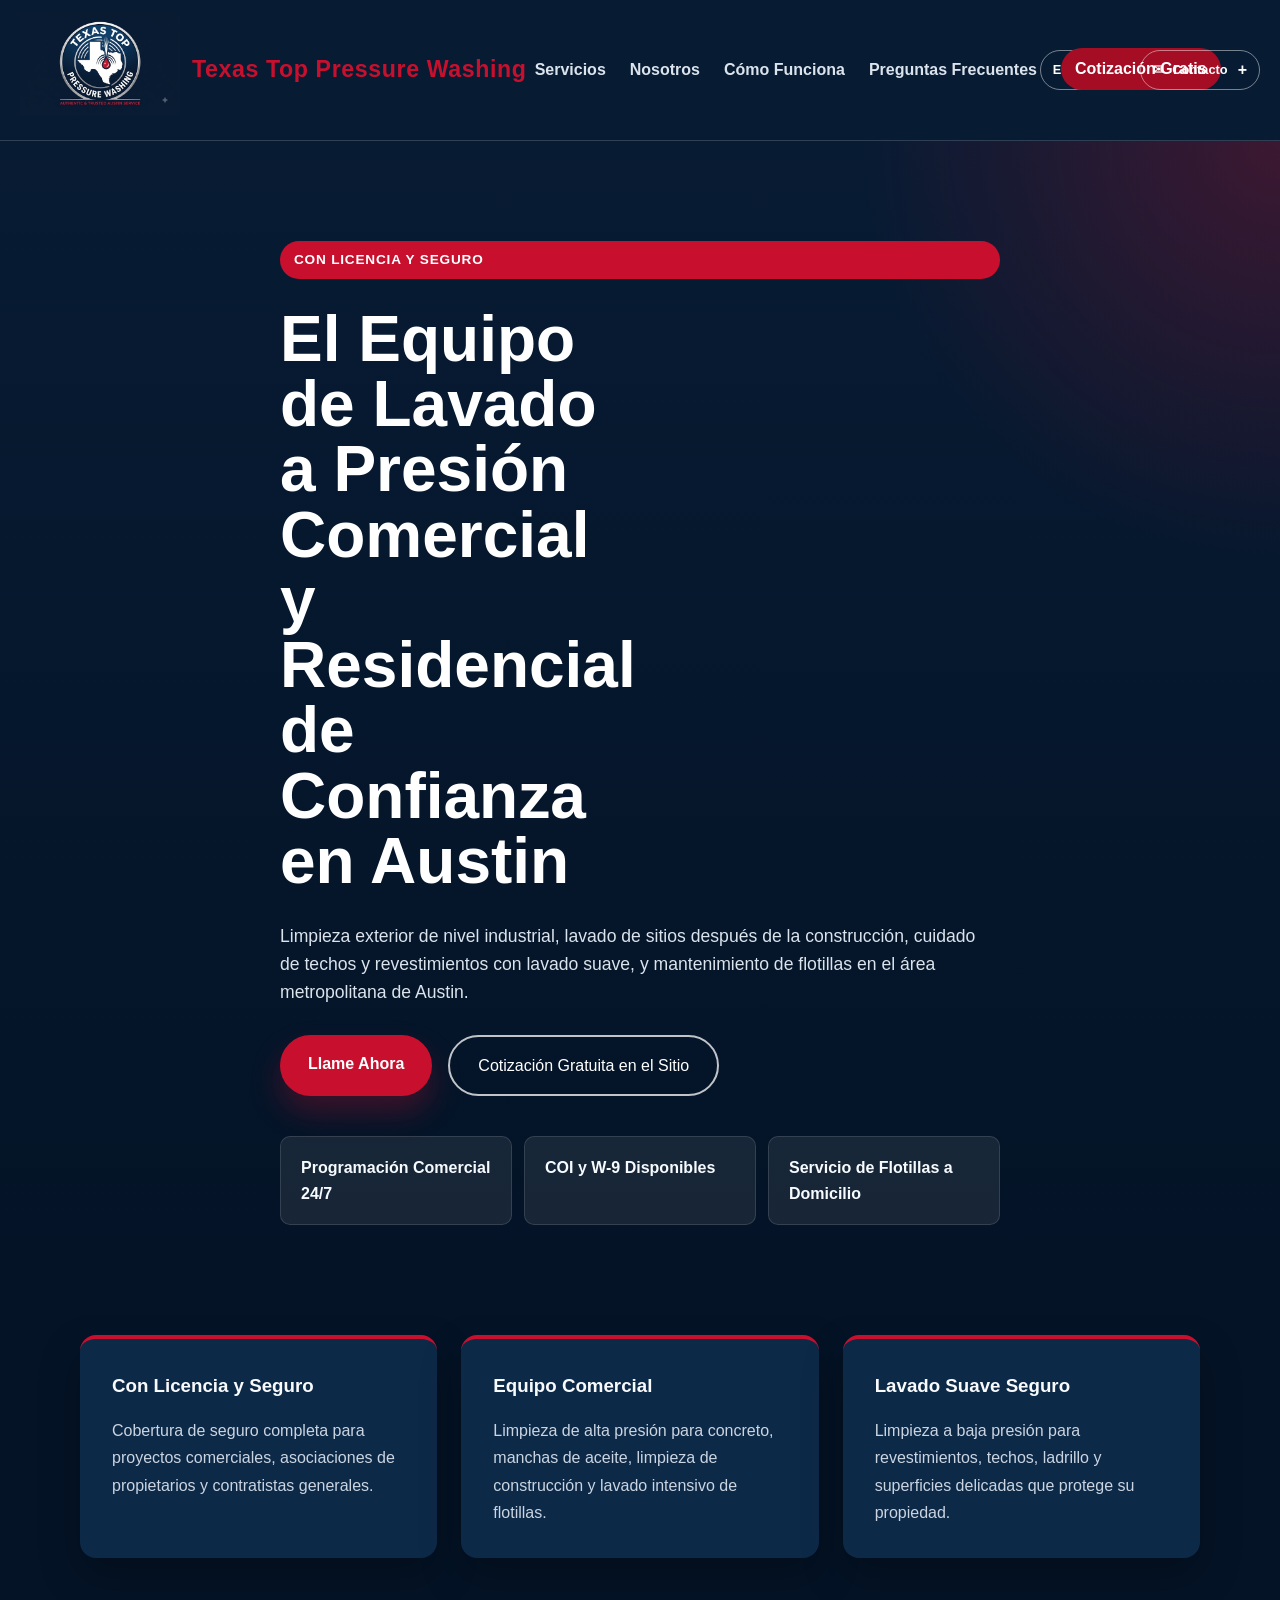
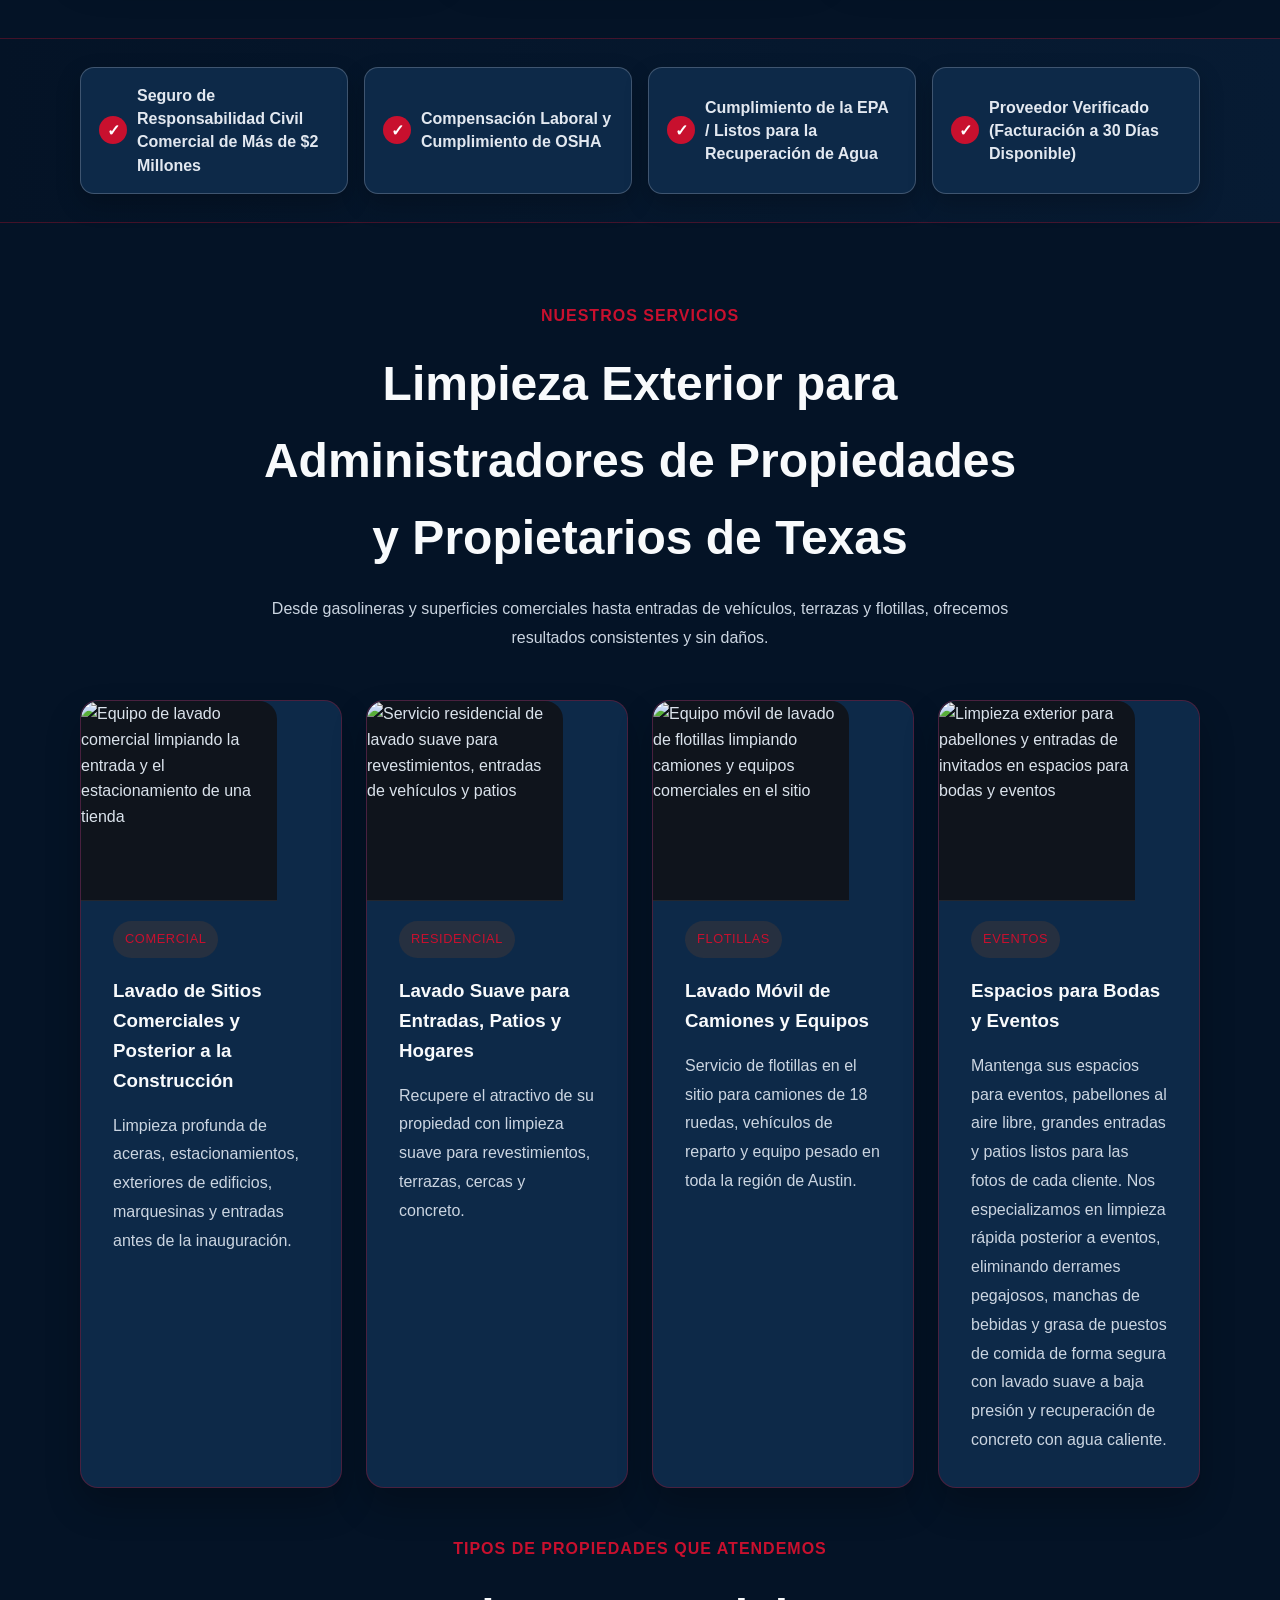
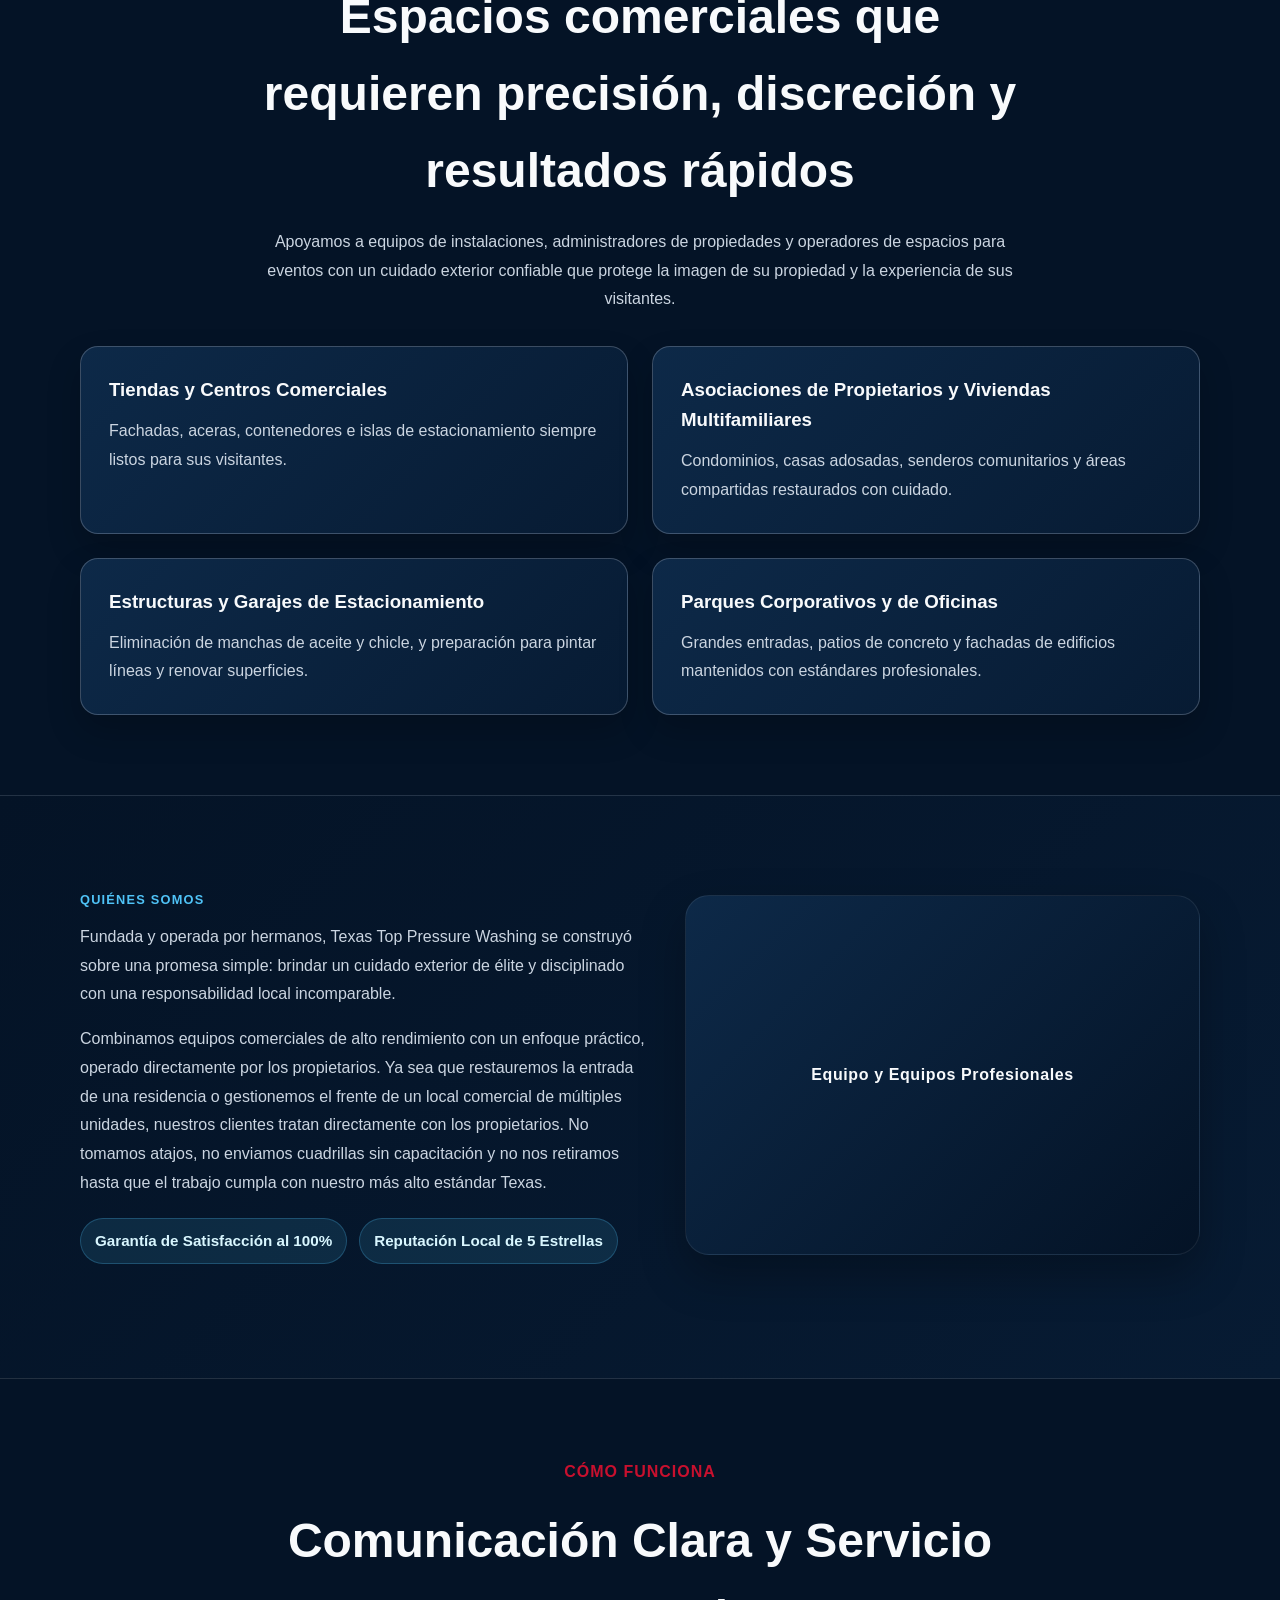
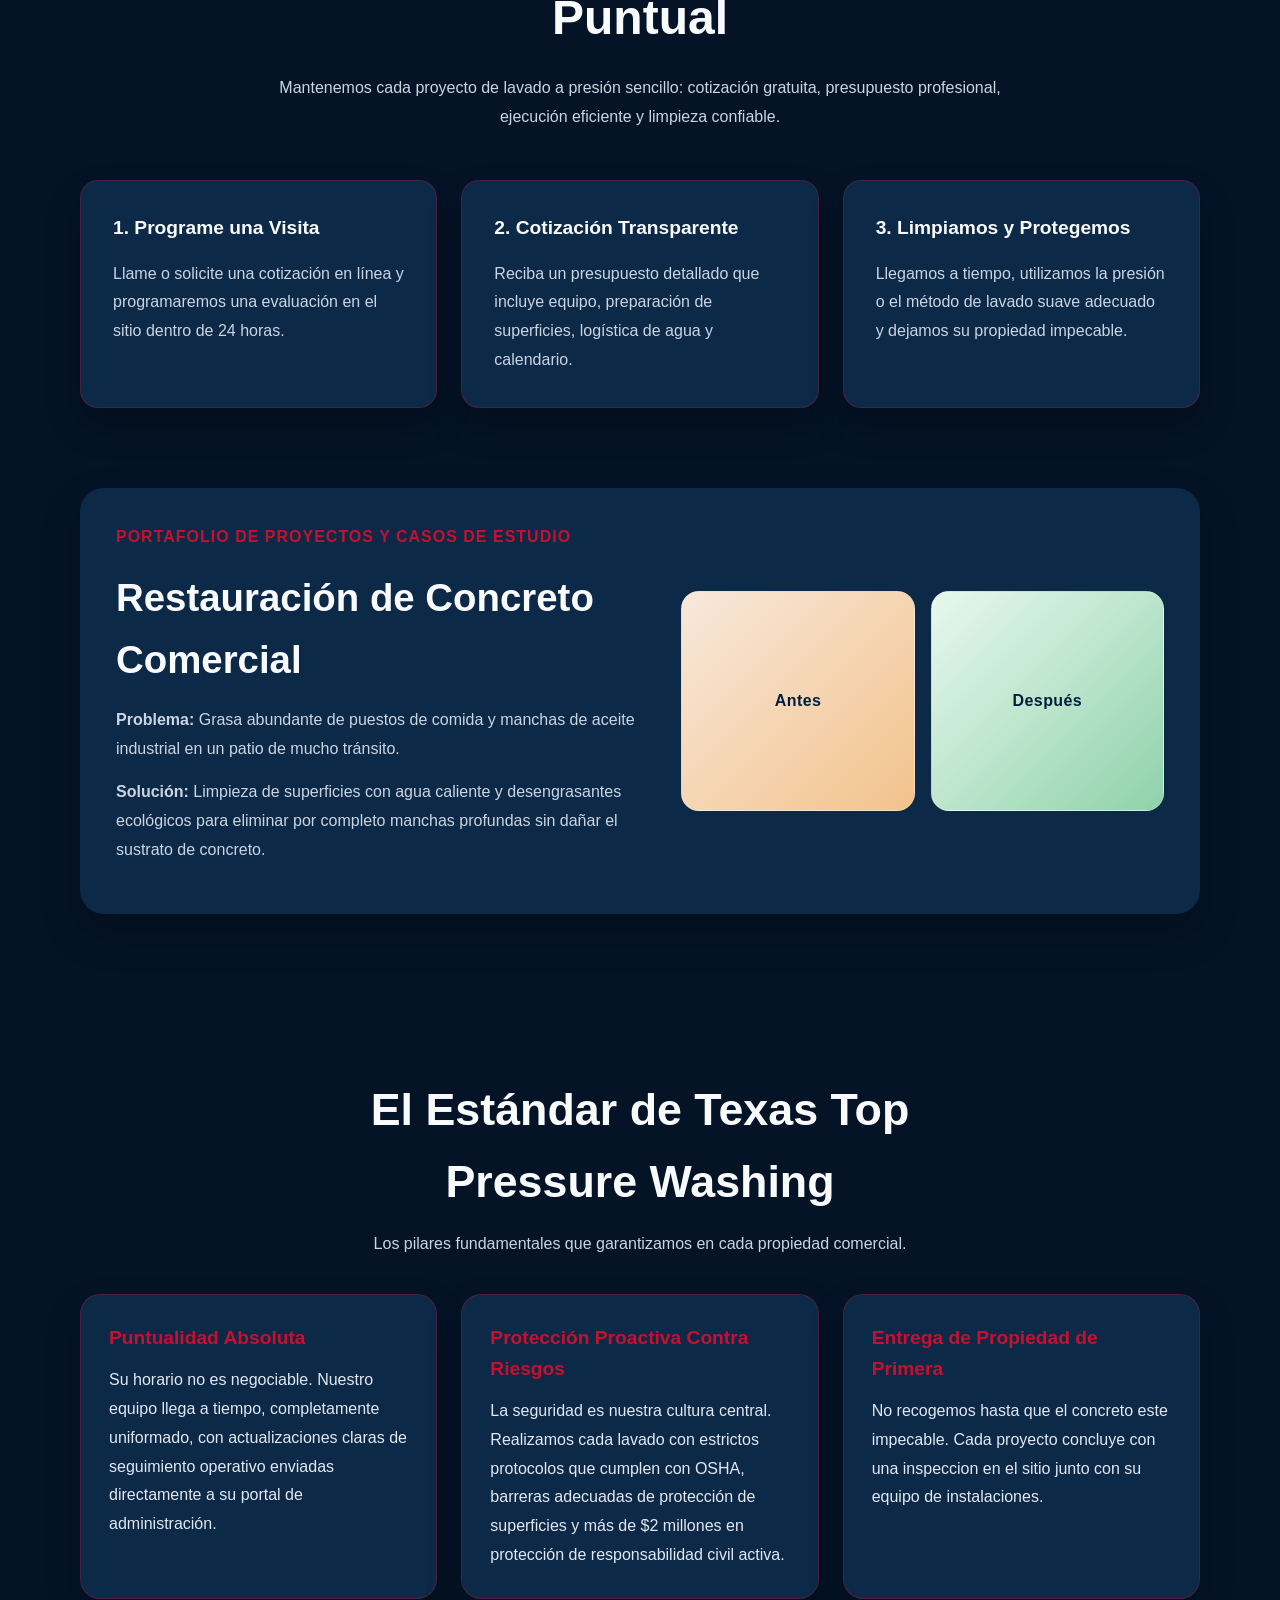
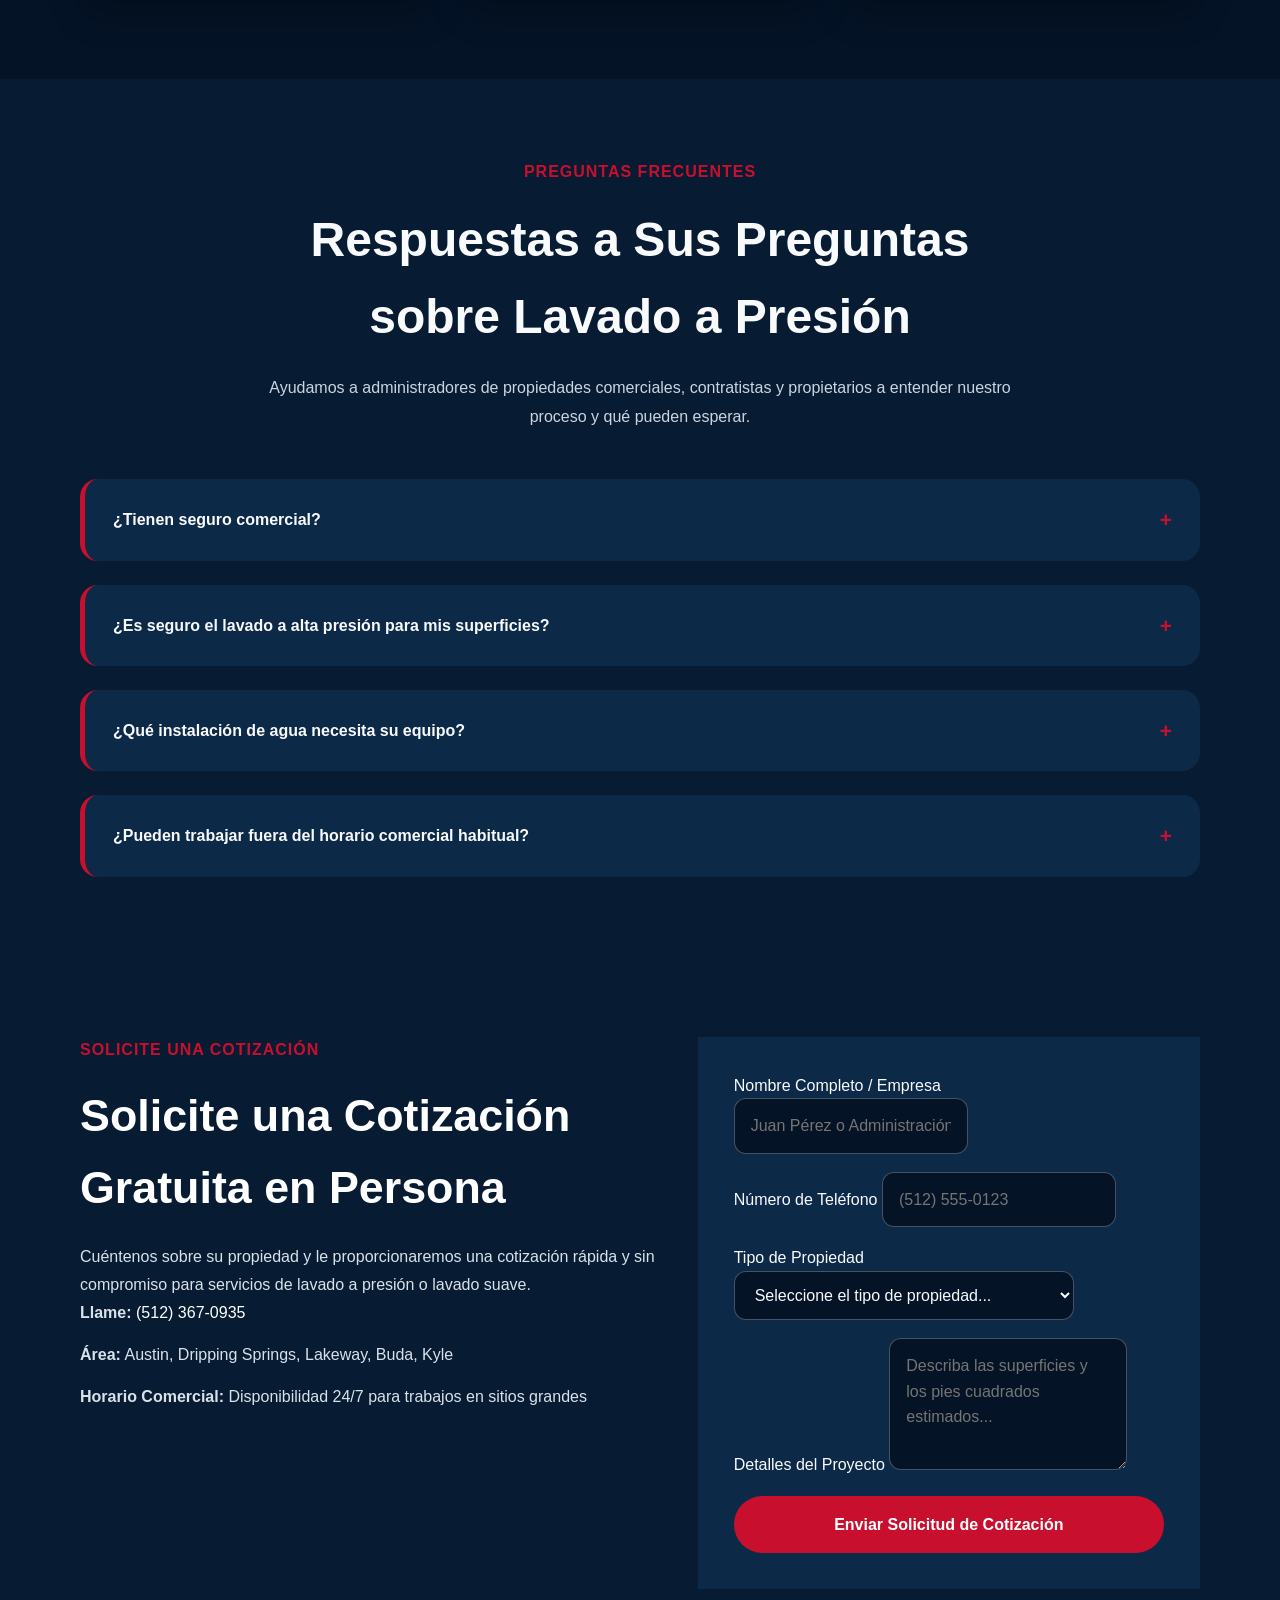
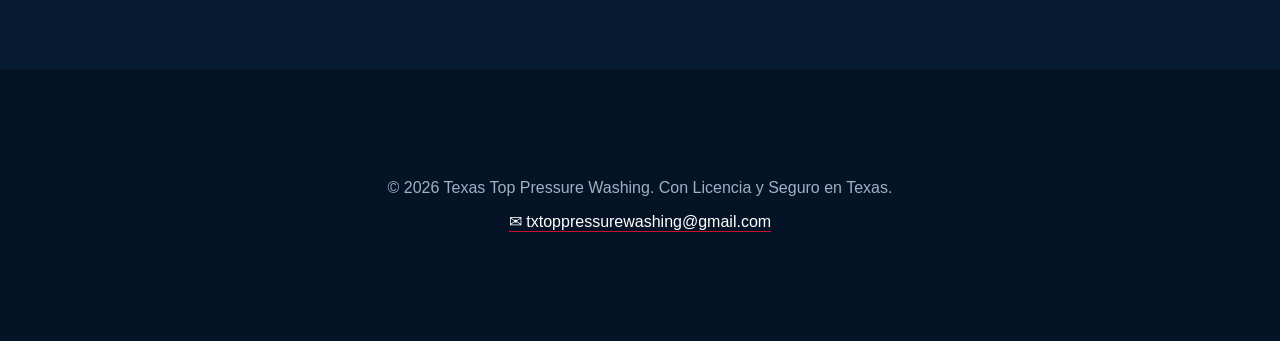
==== preview.html @ ec083eba "added domains and made a coming soon html" ====
<!DOCTYPE html>
<html lang="es">
<head>
    <meta charset="UTF-8">
    <meta name="viewport" content="width=device-width, initial-scale=1.0">
    <meta name="description" content="Texas Top Pressure Washing ofrece limpieza exterior comercial y residencial, lavado posterior a la construcción, servicio para flotillas y lavado suave en Austin y comunidades cercanas.">
    <title>Texas Top Pressure Washing | Limpieza Comercial y Residencial en Austin</title>
    <link rel="stylesheet" href="style.css">
</head>
<body>
    <header>
        <nav class="site-nav container">
            <div class="logo">
                <img src="assets/logos /logo.png" alt="Texas Top Pressure Washing logo">
                <span>Texas Top Pressure Washing</span>
            </div>
            <div class="nav-links">
                <a href="#services">Servicios</a>
                <a href="#about">Nosotros</a>
                <a href="#process">Cómo Funciona</a>
                <a href="#faq">Preguntas Frecuentes</a>
                <a href="#quote" class="nav-quote">Cotización Gratis</a>
            </div>
            <div class="contact-actions">
                <div class="language-toggle" role="group" aria-label="Seleccionar idioma">
                    <button class="language-option" type="button" data-language="en" aria-pressed="false">EN</button>
                    <span aria-hidden="true">|</span>
                    <button class="language-option active" type="button" data-language="es" aria-pressed="true">ES</button>
                </div>
                <details class="contact-menu">
                    <summary aria-label="Abrir detalles de contacto">
                        <span aria-hidden="true">✉</span>
                        <span>Contacto</span>
                    </summary>
                    <div class="contact-menu-panel">
                        <a href="tel:5123670935" class="contact-menu-item">
                            <span aria-hidden="true">📞</span>
                            <span><strong>Llamar</strong>(512) 367-0935</span>
                        </a>
                        <a href="mailto:txtoppw@gmail.com" class="contact-menu-item">
                            <span aria-hidden="true">✉</span>
                            <span><strong>Correo electrónico</strong>txtoppw@gmail.com</span>
                        </a>
                    </div>
                </details>
            </div>
        </nav>
    </header>

    <main>
        <section id="hero" class="hero-section">
            <div class="hero-overlay"></div>
            <div class="hero-content container">
                <span class="badge">Con Licencia y Seguro</span>
                <h1>El Equipo de Lavado a Presión Comercial y Residencial de Confianza en Austin</h1>
                <p>Limpieza exterior de nivel industrial, lavado de sitios después de la construcción, cuidado de techos y revestimientos con lavado suave, y mantenimiento de flotillas en el área metropolitana de Austin.</p>
                <div class="hero-buttons">
                    <a href="tel:5123670935" class="btn-primary">Llame Ahora</a>
                    <a href="#quote" class="btn-secondary">Cotización Gratuita en el Sitio</a>
                </div>
                <div class="hero-highlights">
                    <div><strong>Programación Comercial 24/7</strong></div>
                    <div><strong>COI y W-9 Disponibles</strong></div>
                    <div><strong>Servicio de Flotillas a Domicilio</strong></div>
                </div>
            </div>
        </section>

        <section id="pillars" class="container feature-row">
            <div class="pillar">
                <h3>Con Licencia y Seguro</h3>
                <p>Cobertura de seguro completa para proyectos comerciales, asociaciones de propietarios y contratistas generales.</p>
            </div>
            <div class="pillar">
                <h3>Equipo Comercial</h3>
                <p>Limpieza de alta presión para concreto, manchas de aceite, limpieza de construcción y lavado intensivo de flotillas.</p>
            </div>
            <div class="pillar">
                <h3>Lavado Suave Seguro</h3>
                <p>Limpieza a baja presión para revestimientos, techos, ladrillo y superficies delicadas que protege su propiedad.</p>
            </div>
        </section>

        <section class="compliance-strip">
            <div class="container compliance-grid">
                <div class="compliance-card">
                    <span class="compliance-icon">✓</span>
                    <p>Seguro de Responsabilidad Civil Comercial de Más de $2 Millones</p>
                </div>
                <div class="compliance-card">
                    <span class="compliance-icon">✓</span>
                    <p>Compensación Laboral y Cumplimiento de OSHA</p>
                </div>
                <div class="compliance-card">
                    <span class="compliance-icon">✓</span>
                    <p>Cumplimiento de la EPA / Listos para la Recuperación de Agua</p>
                </div>
                <div class="compliance-card">
                    <span class="compliance-icon">✓</span>
                    <p>Proveedor Verificado (Facturación a 30 Días Disponible)</p>
                </div>
            </div>
        </section>

        <section id="services" class="container services-section">
            <div class="section-intro">
                <span class="section-label">Nuestros Servicios</span>
                <h2>Limpieza Exterior para Administradores de Propiedades y Propietarios de Texas</h2>
                <p>Desde gasolineras y superficies comerciales hasta entradas de vehículos, terrazas y flotillas, ofrecemos resultados consistentes y sin daños.</p>
            </div>

            <div class="services-grid">
                <article class="card service-card">
                    <div class="service-card-img-wrapper">
                        <img src="assets/images/services/retail-wash.jpg" alt="Equipo de lavado comercial limpiando la entrada y el estacionamiento de una tienda">
                    </div>
                    <div class="card-tag">Comercial</div>
                    <h3>Lavado de Sitios Comerciales y Posterior a la Construcción</h3>
                    <p>Limpieza profunda de aceras, estacionamientos, exteriores de edificios, marquesinas y entradas antes de la inauguración.</p>
                </article>
                <article class="card service-card">
                    <div class="service-card-img-wrapper">
                        <img src="assets/images/services/home-soft-wash.jpg" alt="Servicio residencial de lavado suave para revestimientos, entradas de vehículos y patios">
                    </div>
                    <div class="card-tag">Residencial</div>
                    <h3>Lavado Suave para Entradas, Patios y Hogares</h3>
                    <p>Recupere el atractivo de su propiedad con limpieza suave para revestimientos, terrazas, cercas y concreto.</p>
                </article>
                <article class="card service-card">
                    <div class="service-card-img-wrapper">
                        <img src="assets/images/services/fleet-wash.jpg" alt="Equipo móvil de lavado de flotillas limpiando camiones y equipos comerciales en el sitio">
                    </div>
                    <div class="card-tag">Flotillas</div>
                    <h3>Lavado Móvil de Camiones y Equipos</h3>
                    <p>Servicio de flotillas en el sitio para camiones de 18 ruedas, vehículos de reparto y equipo pesado en toda la región de Austin.</p>
                </article>
                <article class="card service-card">
                    <div class="service-card-img-wrapper">
                        <img src="assets/images/services/venue-cleaning.jpg" alt="Limpieza exterior para pabellones y entradas de invitados en espacios para bodas y eventos">
                    </div>
                    <div class="card-tag">Eventos</div>
                    <h3>Espacios para Bodas y Eventos</h3>
                    <p>Mantenga sus espacios para eventos, pabellones al aire libre, grandes entradas y patios listos para las fotos de cada cliente. Nos especializamos en limpieza rápida posterior a eventos, eliminando derrames pegajosos, manchas de bebidas y grasa de puestos de comida de forma segura con lavado suave a baja presión y recuperación de concreto con agua caliente.</p>
                </article>
            </div>

            <div class="property-types-section">
                <div class="section-intro property-types-intro">
                    <span class="section-label">Tipos de Propiedades que Atendemos</span>
                    <h2>Espacios comerciales que requieren precisión, discreción y resultados rápidos</h2>
                    <p>Apoyamos a equipos de instalaciones, administradores de propiedades y operadores de espacios para eventos con un cuidado exterior confiable que protege la imagen de su propiedad y la experiencia de sus visitantes.</p>
                </div>
                <div class="property-types-grid">
                    <article class="property-type-card">
                        <h3>Tiendas y Centros Comerciales</h3>
                        <p>Fachadas, aceras, contenedores e islas de estacionamiento siempre listos para sus visitantes.</p>
                    </article>
                    <article class="property-type-card">
                        <h3>Asociaciones de Propietarios y Viviendas Multifamiliares</h3>
                        <p>Condominios, casas adosadas, senderos comunitarios y áreas compartidas restaurados con cuidado.</p>
                    </article>
                    <article class="property-type-card">
                        <h3>Estructuras y Garajes de Estacionamiento</h3>
                        <p>Eliminación de manchas de aceite y chicle, y preparación para pintar líneas y renovar superficies.</p>
                    </article>
                    <article class="property-type-card">
                        <h3>Parques Corporativos y de Oficinas</h3>
                        <p>Grandes entradas, patios de concreto y fachadas de edificios mantenidos con estándares profesionales.</p>
                    </article>
                </div>
            </div>
        </section>

        <section id="about" class="about-section">
            <div class="container about-grid">
                <div class="about-copy">
                    <span class="about-subtitle">Quiénes Somos</span>
                    <p>Fundada y operada por hermanos, Texas Top Pressure Washing se construyó sobre una promesa simple: brindar un cuidado exterior de élite y disciplinado con una responsabilidad local incomparable.</p>
                    <p>Combinamos equipos comerciales de alto rendimiento con un enfoque práctico, operado directamente por los propietarios. Ya sea que restauremos la entrada de una residencia o gestionemos el frente de un local comercial de múltiples unidades, nuestros clientes tratan directamente con los propietarios. No tomamos atajos, no enviamos cuadrillas sin capacitación y no nos retiramos hasta que el trabajo cumpla con nuestro más alto estándar Texas.</p>
                    <div class="about-stats">
                        <div class="about-stat-pill">Garantía de Satisfacción al 100%</div>
                        <div class="about-stat-pill">Reputación Local de 5 Estrellas</div>
                    </div>
                </div>
                <div class="about-image-card" id="aboutTrigger" role="button" tabindex="0" aria-label="Mostrar nuestro equipo" aria-expanded="false">
                    <div class="about-image-placeholder">Equipo y Equipos Profesionales</div>
                </div>
            </div>

            <div class="container about-team-section">
                <div class="about-equipment-modal" id="aboutEquipmentModal" role="dialog" aria-modal="true" aria-label="Nuestro equipo">
                    <div class="about-equipment-modal-backdrop" data-close-modal></div>
                    <div class="about-equipment-modal-panel">
                        <button class="about-equipment-close" type="button" aria-label="Cerrar ventana de equipo" data-close-modal>&times;</button>
                        <div class="about-equipment-grid">
                            <article class="about-equipment-card">
                                <div class="about-equipment-visual">Equipo Industrial</div>
                                <h4>Hidrolavadora Comercial</h4>
                                <p>Máquina industrial de alto caudal para superficies grandes, suciedad difícil y trabajos con entrega rápida.</p>
                            </article>
                            <article class="about-equipment-card">
                                <div class="about-equipment-visual">Lavado Suave</div>
                                <h4>Sistema de Lavado Suave</h4>
                                <p>Sistema de baja presión diseñado para revestimientos, techos y materiales con acabados delicados.</p>
                            </article>
                            <article class="about-equipment-card">
                                <div class="about-equipment-visual">Limpiador de Superficies</div>
                                <h4>Limpiador de Superficies</h4>
                                <p>Ofrece resultados impecables y sin marcas en entradas de vehículos, aceras y superficies de concreto.</p>
                            </article>
                            <article class="about-equipment-card">
                                <div class="about-equipment-visual">Mezcla Ecológica</div>
                                <h4>Productos Químicos Ecológicos Premium</h4>
                                <p>Seguros para el paisajismo y con una limpieza potente.</p>
                            </article>
                        </div>
                    </div>
                </div>
            </div>
        </section>

        <section id="process" class="container process-section">
            <div class="section-intro">
                <span class="section-label">Cómo Funciona</span>
                <h2>Comunicación Clara y Servicio Puntual</h2>
                <p>Mantenemos cada proyecto de lavado a presión sencillo: cotización gratuita, presupuesto profesional, ejecución eficiente y limpieza confiable.</p>
            </div>

            <div class="process-grid">
                <div class="process-step">
                    <h3>1. Programe una Visita</h3>
                    <p>Llame o solicite una cotización en línea y programaremos una evaluación en el sitio dentro de 24 horas.</p>
                </div>
                <div class="process-step">
                    <h3>2. Cotización Transparente</h3>
                    <p>Reciba un presupuesto detallado que incluye equipo, preparación de superficies, logística de agua y calendario.</p>
                </div>
                <div class="process-step">
                    <h3>3. Limpiamos y Protegemos</h3>
                    <p>Llegamos a tiempo, utilizamos la presión o el método de lavado suave adecuado y dejamos su propiedad impecable.</p>
                </div>
            </div>
        </section>

        <section class="case-study-section">
            <div class="container case-study-grid">
                <div class="case-study-copy">
                    <span class="section-label">Portafolio de Proyectos y Casos de Estudio</span>
                    <h2>Restauración de Concreto Comercial</h2>
                    <p><strong>Problema:</strong> Grasa abundante de puestos de comida y manchas de aceite industrial en un patio de mucho tránsito.</p>
                    <p><strong>Solución:</strong> Limpieza de superficies con agua caliente y desengrasantes ecológicos para eliminar por completo manchas profundas sin dañar el sustrato de concreto.</p>
                </div>
                <div class="case-study-images">
                    <div class="case-study-image before-image"><span>Antes</span></div>
                    <div class="case-study-image after-image"><span>Después</span></div>
                </div>
            </div>
        </section>

        <section id="tx-standards-wrapper" class="tx-standards-wrapper">
            <div class="container">
                <div class="tx-standards-header">
                    <h2>El Estándar de Texas Top Pressure Washing</h2>
                    <p>Los pilares fundamentales que garantizamos en cada propiedad comercial.</p>
                </div>
                <div class="tx-pillar-flex-box">
                    <article class="tx-individual-pillar-card">
                        <h3>Puntualidad Absoluta</h3>
                        <p>Su horario no es negociable. Nuestro equipo llega a tiempo, completamente uniformado, con actualizaciones claras de seguimiento operativo enviadas directamente a su portal de administración.</p>
                    </article>
                    <article class="tx-individual-pillar-card">
                        <h3>Protección Proactiva Contra Riesgos</h3>
                        <p>La seguridad es nuestra cultura central. Realizamos cada lavado con estrictos protocolos que cumplen con OSHA, barreras adecuadas de protección de superficies y más de $2 millones en protección de responsabilidad civil activa.</p>
                    </article>
                    <article class="tx-individual-pillar-card">
                        <h3>Entrega de Propiedad de Primera</h3>
                        <p>No recogemos hasta que el concreto este impecable. Cada proyecto concluye con una inspeccion en el sitio junto con su equipo de instalaciones.</p>
                    </article>
                </div>
            </div>
        </section>

        <script>
            document.addEventListener('DOMContentLoaded', () => {
                const trigger = document.getElementById('aboutTrigger');
                const modal = document.getElementById('aboutEquipmentModal');
                const closeButtons = document.querySelectorAll('[data-close-modal]');

                if (trigger && modal) {
                    const openModal = () => {
                        modal.classList.add('open');
                        trigger.setAttribute('aria-expanded', 'true');
                    };

                    const closeModal = () => {
                        modal.classList.remove('open');
                        trigger.setAttribute('aria-expanded', 'false');
                    };

                    trigger.addEventListener('click', openModal);
                    trigger.addEventListener('keydown', (event) => {
                        if (event.key === 'Enter' || event.key === ' ') {
                            event.preventDefault();
                            openModal();
                        }
                    });

                    closeButtons.forEach((button) => {
                        button.addEventListener('click', closeModal);
                    });

                    modal.addEventListener('click', (event) => {
                        if (event.target === modal) {
                            closeModal();
                        }
                    });

                    document.addEventListener('keydown', (event) => {
                        if (event.key === 'Escape' && modal.classList.contains('open')) {
                            closeModal();
                        }
                    });
                }
            });
        </script>

        <section id="faq" class="faq-section">
            <div class="container">
                <div class="section-intro">
                    <span class="section-label">Preguntas Frecuentes</span>
                    <h2>Respuestas a Sus Preguntas sobre Lavado a Presión</h2>
                    <p>Ayudamos a administradores de propiedades comerciales, contratistas y propietarios a entender nuestro proceso y qué pueden esperar.</p>
                </div>

                <div class="faq-container">
                    <div class="faq-item">
                        <button class="faq-question" type="button" aria-expanded="false">
                            <span>¿Tienen seguro comercial?</span>
                            <span class="faq-icon">+</span>
                        </button>
                        <div class="faq-answer">
                            <p>Sí. Contamos con $2,000,000 de cobertura de responsabilidad civil general y podemos emitir COI y W-9 para todas las cuentas comerciales.</p>
                        </div>
                    </div>
                    <div class="faq-item">
                        <button class="faq-question" type="button" aria-expanded="false">
                            <span>¿Es seguro el lavado a alta presión para mis superficies?</span>
                            <span class="faq-icon">+</span>
                        </button>
                        <div class="faq-answer">
                            <p>Por supuesto. Combinamos limpieza a alta presión para superficies resistentes con lavado suave para revestimientos, techos y materiales delicados.</p>
                        </div>
                    </div>
                    <div class="faq-item">
                        <button class="faq-question" type="button" aria-expanded="false">
                            <span>¿Qué instalación de agua necesita su equipo?</span>
                            <span class="faq-icon">+</span>
                        </button>
                        <div class="faq-answer">
                            <p>La mayoría de los trabajos utilizan una conexión de manguera en el sitio. Las ubicaciones remotas pueden recibir servicio con suministro móvil de agua cuando sea necesario.</p>
                        </div>
                    </div>
                    <div class="faq-item">
                        <button class="faq-question" type="button" aria-expanded="false">
                            <span>¿Pueden trabajar fuera del horario comercial habitual?</span>
                            <span class="faq-icon">+</span>
                        </button>
                        <div class="faq-answer">
                            <p>Sí. Ofrecemos programación temprano por la mañana, durante la noche y los fines de semana para minimizar las interrupciones en sus operaciones.</p>
                        </div>
                    </div>
                </div>
            </div>
        </section>

        <section id="quote" class="quote-section">
            <div class="container quote-container">
                <div class="quote-copy">
                    <span class="section-label">Solicite una Cotización</span>
                    <h2>Solicite una Cotización Gratuita en Persona</h2>
                    <p>Cuéntenos sobre su propiedad y le proporcionaremos una cotización rápida y sin compromiso para servicios de lavado a presión o lavado suave.</p>
                    <div class="contact-methods">
                        <p><strong>Llame:</strong> <a href="tel:5123670935">(512) 367-0935</a></p>
                        <p><strong>Área:</strong> Austin, Dripping Springs, Lakeway, Buda, Kyle</p>
                        <p><strong>Horario Comercial:</strong> Disponibilidad 24/7 para trabajos en sitios grandes</p>
                    </div>
                </div>

                <div class="quote-form-box">
                    <form action="#" method="POST" class="quote-form">
                        <div class="form-group">
                            <label for="name">Nombre Completo / Empresa</label>
                            <input type="text" id="name" required placeholder="Juan Pérez o Administración de Propiedades Acme">
                        </div>
                        <div class="form-group">
                            <label for="phone">Número de Teléfono</label>
                            <input type="tel" id="phone" required placeholder="(512) 555-0123">
                        </div>
                        <div class="form-group">
                            <label for="property-type">Tipo de Propiedad</label>
                            <select id="property-type" required>
                                <option value="" disabled selected>Seleccione el tipo de propiedad...</option>
                                <option value="commercial">Comercial / Posterior a la Construcción</option>
                                <option value="residential">Residencial / Asociación de Propietarios</option>
                                <option value="fleet">Flotilla / Equipo</option>
                            </select>
                        </div>
                        <div class="form-group">
                            <label for="message">Detalles del Proyecto</label>
                            <textarea id="message" rows="4" placeholder="Describa las superficies y los pies cuadrados estimados..."></textarea>
                        </div>
                        <button type="submit" class="btn-submit">Enviar Solicitud de Cotización</button>
                    </form>
                </div>
            </div>
        </section>
    </main>

    <footer class="site-footer">
        <div class="container">
            <p>&copy; 2026 Texas Top Pressure Washing. Con Licencia y Seguro en Texas.</p>
            <a href="mailto:txtoppressurewashing@gmail.com" class="footer-email">✉ txtoppressurewashing@gmail.com</a>
        </div>
    </footer>

    <div id="service-modal" class="service-modal-overlay" aria-hidden="true">
        <div class="modal-content" role="dialog" aria-modal="true" aria-labelledby="modal-title">
            <h2 id="modal-title">Servicio Destacado</h2>
            <p id="modal-description">Aquí aparecerá información detallada sobre el servicio comercial.</p>
            <button class="modal-close-btn" type="button">Cerrar</button>
        </div>
    </div>

    <script>
        const navLinks = Array.from(document.querySelectorAll('.nav-links a[href^="#"]'));
        const sections = navLinks
            .map((link) => link.getAttribute('href'))
            .filter(Boolean)
            .map((href) => document.querySelector(href))
            .filter(Boolean);

        if (sections.length) {
            const observer = new IntersectionObserver(
                (entries) => {
                    entries.forEach((entry) => {
                        if (entry.isIntersecting) {
                            navLinks.forEach((link) => {
                                const isActive = link.getAttribute('href') === `#${entry.target.id}`;
                                link.classList.toggle('active', isActive);
                            });
                        }
                    });
                },
                {
                    rootMargin: '-20% 0px -55% 0px',
                    threshold: 0.2
                }
            );

            sections.forEach((section) => observer.observe(section));
        }

        const serviceCards = Array.from(document.querySelectorAll('.service-card'));
        const modalOverlay = document.getElementById('service-modal');
        const modalTitle = document.getElementById('modal-title');
        const modalDescription = document.getElementById('modal-description');
        const closeButton = modalOverlay.querySelector('.modal-close-btn');

        const serviceDetails = [
            {
                es: { title: 'Lavado de Sitios Comerciales y Posterior a la Construcción', description: 'Ayudamos a centros comerciales, nuevos desarrollos y administradores de propiedades a restaurar rápidamente entradas, aceras y fachadas después de la construcción, una renovación o acumulación estacional. Nuestros equipos ofrecen una ejecución rápida y por etapas, con mínima interrupción para inquilinos y visitantes.' },
                en: { title: 'Commercial and Post-Construction Site Washing', description: 'We help shopping centers, new developments, and property managers quickly restore entrances, sidewalks, and facades after construction, renovations, or seasonal buildup. Our crews work quickly in phases with minimal disruption to tenants and visitors.' }
            },
            {
                es: { title: 'Lavado Suave para Entradas, Patios y Hogares', description: 'Nuestro método de lavado suave elimina algas, moho y suciedad superficial sin dañar revestimientos delicados, concreto decorativo ni acabados exteriores. Es ideal para propiedades residenciales que requieren un acabado impecable y protegido.' },
                en: { title: 'Soft Washing for Driveways, Patios, and Homes', description: 'Our soft-washing method removes algae, mold, and surface grime without damaging delicate siding, decorative concrete, or exterior finishes. It is ideal for residential properties that need a clean, protected finish.' }
            },
            {
                es: { title: 'Lavado Móvil de Camiones y Equipos', description: 'Llevamos limpieza de alto rendimiento directamente a su patio de flotillas o sitio de trabajo, eliminando película de carretera, grasa y suciedad difícil de camiones, remolques y equipo pesado con métodos seguros de grado comercial.' },
                en: { title: 'Mobile Truck and Equipment Washing', description: 'We bring high-performance cleaning directly to your fleet yard or job site, removing road film, grease, and stubborn grime from trucks, trailers, and heavy equipment with safe commercial-grade methods.' }
            },
            {
                es: { title: 'Espacios para Bodas y Eventos', description: 'Nos especializamos en la limpieza rápida posterior a eventos para espacios premium, manteniendo grandes entradas, patios, pabellones y áreas de invitados listos para fotografiar en la próxima celebración. Nuestro equipo elimina derrames, residuos y grasa de forma segura sin dañar los acabados delicados.' },
                en: { title: 'Wedding and Event Venues', description: 'We specialize in rapid post-event cleaning for premium venues, keeping grand entrances, patios, pavilions, and guest areas ready for the next celebration. Our crew safely removes spills, debris, and grease without damaging delicate finishes.' }
            }
        ];

        function openModal(serviceIndex) {
            const language = document.documentElement.lang === 'en' ? 'en' : 'es';
            const detail = (serviceDetails[serviceIndex] || serviceDetails[0])[language];
            modalTitle.textContent = detail.title;
            modalDescription.textContent = detail.description;
            modalOverlay.classList.add('active');
            modalOverlay.setAttribute('aria-hidden', 'false');
        }

        function closeModal() {
            modalOverlay.classList.remove('active');
            modalOverlay.setAttribute('aria-hidden', 'true');
        }

        serviceCards.forEach((card, index) => {
            card.addEventListener('click', () => {
                openModal(index);
            });
        });

        closeButton.addEventListener('click', closeModal);

        modalOverlay.addEventListener('click', (event) => {
            if (event.target === modalOverlay) {
                closeModal();
            }
        });

        document.addEventListener('keydown', (event) => {
            if (event.key === 'Escape') {
                closeModal();
            }
        });

        const faqButtons = Array.from(document.querySelectorAll('.faq-question'));

        faqButtons.forEach((button) => {
            button.addEventListener('click', () => {
                const isActive = button.classList.contains('active');

                faqButtons.forEach((item) => {
                    item.classList.remove('active');
                    item.setAttribute('aria-expanded', 'false');
                    const answer = item.nextElementSibling;
                    if (answer) {
                        answer.classList.remove('open');
                    }
                });

                if (!isActive) {
                    button.classList.add('active');
                    button.setAttribute('aria-expanded', 'true');
                    const answer = button.nextElementSibling;
                    if (answer) {
                        answer.classList.add('open');
                    }
                }
            });
        });

        const languageButtons = Array.from(document.querySelectorAll('[data-language]'));
        const translationKey = (text) => text
            .normalize('NFD')
            .replace(/[\u0300-\u036f]/g, '');
        const translations = {
            en: Object.fromEntries([
            ['Servicios', 'Services'], ['Nosotros', 'About'], ['Como Funciona', 'How It Works'], ['Preguntas Frecuentes', 'FAQ'], ['Contacto', 'Contact'],
            ['Con Licencia y Seguro', 'Fully Licensed & Insured'], ['El Equipo de Lavado a Presion Comercial y Residencial de Confianza en Austin', "Austin's Trusted Commercial & Residential Pressure Washing Team"], ['Limpieza exterior de nivel industrial, lavado de sitios despues de la construccion, cuidado de techos y revestimientos con lavado suave, y mantenimiento de flotillas en el area metropolitana de Austin.', 'Industrial-grade exterior cleaning, post-construction washing, soft-wash roof and siding care, and fleet maintenance throughout the Austin metro area.'], ['Llame Ahora', 'Call Now'], ['Cotizacion Gratuita en el Sitio', 'Free On-Site Quote'], ['Programacion Comercial 24/7', '24/7 Commercial Scheduling'], ['COI y W-9 Disponibles', 'COI & W-9 Available'], ['Servicio de Flotillas a Domicilio', 'Mobile Fleet Service'],
            ['Cobertura de seguro completa para proyectos comerciales, asociaciones de propietarios y contratistas generales.', 'Full insurance coverage for commercial projects, homeowners associations, and general contractors.'], ['Equipo Comercial', 'Commercial Equipment'], ['Limpieza de alta presion para concreto, manchas de aceite, limpieza de construccion y lavado intensivo de flotillas.', 'High-pressure cleaning for concrete, oil stains, construction cleanup, and intensive fleet washing.'], ['Lavado Suave Seguro', 'Safe Soft Washing'], ['Limpieza a baja presion para revestimientos, techos, ladrillo y superficies delicadas que protege su propiedad.', 'Low-pressure cleaning for siding, roofs, brick, and delicate surfaces that protects your property.'],
            ['Seguro de Responsabilidad Civil Comercial de Mas de $2 Millones', 'More Than $2 Million in Commercial General Liability Coverage'], ['Compensacion Laboral y Cumplimiento de OSHA', 'Workers Compensation and OSHA Compliance'], ['Cumplimiento de EPA / Listos para Recuperacion de Agua', 'EPA Compliant / Water Recovery Ready'], ['Proveedor Verificado (Facturacion a 30 Dias Disponible)', 'Verified Vendor (Net-30 Billing Available)'],
            ['Nuestros Servicios', 'Our Services'], ['Limpieza Exterior para Administradores de Propiedades y Propietarios de Texas', 'Exterior Cleaning for Texas Property Managers and Owners'], ['Desde gasolineras y superficies comerciales hasta entradas de vehiculos, terrazas y flotillas, ofrecemos resultados consistentes sin danos.', 'From gas stations and commercial surfaces to driveways, patios, and fleets, we deliver consistent results without damage.'], ['Comercial', 'Commercial'], ['Lavado de Sitios Comerciales y Posterior a la Construccion', 'Commercial and Post-Construction Site Washing'], ['Limpieza profunda de aceras, estacionamientos, exteriores de edificios, marquesinas y entradas antes de la inauguracion.', 'Deep cleaning for sidewalks, parking lots, building exteriors, canopies, and entryways before opening day.'], ['Residencial', 'Residential'], ['Lavado Suave para Entradas, Patios y Hogares', 'Soft Washing for Driveways, Patios, and Homes'], ['Recupere el atractivo de su propiedad con limpieza suave para revestimientos, entradas de vehiculos, terrazas, cercas y concreto.', 'Restore your propertys curb appeal with soft washing for siding, driveways, patios, fences, and concrete.'], ['Flotillas', 'Fleet'], ['Lavado Movil de Camiones y Equipos', 'Mobile Truck and Equipment Washing'], ['Servicio de flotillas en el sitio para camiones de 18 ruedas, vehiculos de reparto y equipo pesado en toda la region de Austin.', 'On-site fleet service for 18-wheelers, delivery vehicles, and heavy equipment throughout the Austin region.'], ['Eventos', 'Venues'], ['Espacios para Bodas y Eventos', 'Wedding and Event Venues'], ['Mantenga sus espacios para eventos, pabellones al aire libre, grandes entradas y patios listos para las fotos de cada cliente. Nos especializamos en limpieza rapida posterior a eventos, eliminando derrames pegajosos, manchas de bebidas y grasa de puestos de comida de forma segura con lavado suave a baja presion y recuperacion de concreto con agua caliente.', 'Keep your event spaces, outdoor pavilions, grand entrances, and patios ready for every clients photos. We specialize in rapid post-event cleaning, safely removing sticky spills, beverage stains, and food-vendor grease with low-pressure soft washing and hot-water concrete recovery.'],
            ['Tipos de Propiedades que Atendemos', 'Property Types We Serve'], ['Espacios comerciales que requieren precision, discrecion y resultados rapidos', 'Commercial Spaces That Require Precision, Discretion, and Fast Results'], ['Apoyamos a equipos de instalaciones, administradores de propiedades y operadores de espacios para eventos con un cuidado exterior confiable que protege la imagen de su propiedad y la experiencia de sus visitantes.', 'We support facilities teams, property managers, and event-venue operators with reliable exterior care that protects their property image and visitor experience.'], ['Tiendas y Centros Comerciales', 'Retail Stores and Shopping Centers'], ['Fachadas, aceras, contenedores e islas de estacionamiento siempre listos para sus visitantes.', 'Facades, sidewalks, dumpsters, and parking islands kept ready for your visitors.'], ['Asociaciones de Propietarios y Viviendas Multifamiliares', 'Homeowners Associations and Multifamily Housing'], ['Condominios, casas adosadas, senderos comunitarios y areas compartidas restaurados con cuidado.', 'Condominiums, townhomes, community paths, and shared areas restored with care.'], ['Estructuras y Garajes de Estacionamiento', 'Parking Structures and Garages'], ['Eliminacion de manchas de aceite y chicle, y preparacion para pintar lineas y renovar superficies.', 'Oil-stain and gum removal, plus preparation for line painting and surface renewal.'], ['Parques Corporativos y de Oficinas', 'Corporate and Office Parks'], ['Grandes entradas, patios de concreto y fachadas de edificios mantenidos con estandares profesionales.', 'Grand entrances, concrete patios, and building facades maintained to professional standards.'],
            ['Quienes Somos', 'Who We Are'], ['El Estandar Texas Top', 'The Texas Top Standard'], ['Fundada y operada por hermanos, Texas Top Pressure Washing se construyo sobre una promesa simple: brindar un cuidado exterior de elite y disciplinado con una responsabilidad local incomparable.', 'Founded and operated by brothers, Texas Top Pressure Washing was built on a simple promise: delivering elite, disciplined exterior care with unmatched local accountability.'], ['Combinamos equipos comerciales de alto rendimiento con un enfoque practico, operado directamente por los propietarios. Ya sea que restauremos la entrada de una residencia o gestionemos el frente de un local comercial de multiples unidades, nuestros clientes tratan directamente con los propietarios. No tomamos atajos, no enviamos cuadrillas sin capacitacion y no nos retiramos hasta que el trabajo cumpla con nuestro mas alto estandar Texas.', "We combine high-performance, commercial-grade equipment with a hands-on, owner-operated approach. Whether we are restoring a residential driveway or managing a multi-unit commercial storefront, our clients deal directly with the owners. We don't cut corners, we don't dispatch untrained crews, and we don't leave until the job meets our highest Texas standard."], ['Garantia de Satisfaccion al 100%', '100% Satisfaction Guarantee'], ['Reputacion Local de 5 Estrellas', '5-Star Local Reputation'], ['Equipo y Equipos Profesionales', 'Professional Team and Equipment'], ['Equipo Industrial', 'Industrial Equipment'], ['Hidrolavadora Comercial', 'Commercial Pressure Washer'], ['Maquina industrial de alto caudal para superficies grandes, suciedad dificil y trabajos con entrega rapida.', 'High-flow industrial machine for large surfaces, tough grime, and fast-turnaround work.'], ['Lavado Suave', 'Soft Washing'], ['Sistema de Lavado Suave', 'Soft-Wash System'], ['Sistema de baja presion disenado para revestimientos, techos y materiales con acabados delicados.', 'Low-pressure system designed for siding, roofs, and materials with delicate finishes.'], ['Limpiador de Superficies', 'Surface Cleaner'], ['Ofrece resultados impecables y sin marcas en entradas de vehiculos, aceras y superficies de concreto.', 'Delivers spotless, streak-free results on driveways, sidewalks, and concrete surfaces.'], ['Mezcla Ecologica', 'Eco-Friendly Mix'], ['Productos Quimicos Ecologicos Premium', 'Premium Eco-Friendly Chemicals'], ['Seguros para el paisajismo y con una limpieza potente.', 'Safe for landscaping with powerful cleaning performance.'],
            ['Comunicacion Clara y Servicio Puntual', 'Clear Communication and On-Time Service'], ['Mantenemos cada proyecto de lavado a presion sencillo: cotizacion gratuita, presupuesto profesional, ejecucion eficiente y limpieza confiable.', 'We keep every pressure-washing project simple: a free quote, professional estimate, efficient execution, and reliable cleaning.'], ['1. Programe una Visita', '1. Schedule a Walkthrough'], ['Llame o solicite una cotizacion en linea y programaremos una evaluacion en el sitio dentro de 24 horas.', 'Call or request a quote online, and we will schedule an on-site assessment within 24 hours.'], ['2. Cotizacion Transparente', '2. Transparent Quote'], ['Reciba un presupuesto detallado que incluye equipo, preparacion de superficies, logistica de agua y calendario.', 'Receive a detailed estimate covering equipment, surface preparation, water logistics, and scheduling.'], ['3. Limpiamos y Protegemos', '3. Clean and Protect'], ['Llegamos a tiempo, utilizamos la presion o el metodo de lavado suave adecuado y dejamos su propiedad impecable.', 'We arrive on time, use the right pressure or soft-wash method, and leave your property spotless.'],
            ['Portafolio de Proyectos y Casos de Estudio', 'Project Portfolio and Case Studies'], ['Restauracion de Concreto Comercial', 'Commercial Concrete Restoration'], ['Problema:', 'Problem:'], ['Grasa abundante de puestos de comida y manchas de aceite industrial en un patio de mucho transito.', 'Heavy food-vendor grease and industrial oil stains on a high-traffic patio.'], ['Solucion:', 'Solution:'], ['Limpieza de superficies con agua caliente y desengrasantes ecologicos para eliminar por completo manchas profundas sin danar el sustrato de concreto.', 'Hot-water surface cleaning and eco-friendly degreasers to fully remove deep stains without damaging the concrete substrate.'], ['Antes', 'Before'], ['Despues', 'After'], ['Los pilares fundamentales que garantizamos en cada propiedad comercial.', 'The core pillars we guarantee at every commercial property.'], ['Puntualidad Absoluta', 'Absolute Punctuality'], ['Su horario no es negociable. Nuestro equipo llega a tiempo, completamente uniformado, con actualizaciones claras de seguimiento operativo enviadas directamente a su portal de administracion.', 'Your schedule is not negotiable. Our crew arrives on time in full uniform, with clear operational updates sent directly to your management portal.'], ['Proteccion Proactiva Contra Riesgos', 'Proactive Risk Protection'], ['La seguridad es nuestra cultura central. Realizamos cada lavado con estrictos protocolos que cumplen con OSHA, barreras adecuadas de proteccion de superficies y mas de $2 millones en proteccion de responsabilidad civil activa.', 'Safety is central to our culture. We complete every wash with strict OSHA-compliant protocols, proper surface-protection barriers, and more than $2 million in active liability coverage.'], ['Entrega de Propiedad de Primera', 'First-Class Property Handoff'], ['No recogemos hasta que el concreto este impecable. Cada proyecto concluye con una inspeccion en el sitio junto con su equipo de instalaciones.', 'We do not pack up until the concrete is spotless. Every project concludes with an on-site inspection alongside your facilities team.'],
            ['Respuestas a Sus Preguntas sobre Lavado a Presion', 'Answers to Your Pressure Washing Questions'], ['Ayudamos a administradores de propiedades comerciales, contratistas y propietarios a entender nuestro proceso y que pueden esperar.', 'We help commercial property managers, contractors, and owners understand our process and what to expect.'], ['Tienen seguro comercial?', 'Do You Carry Commercial Insurance?'], ['Si. Contamos con $2,000,000 de cobertura de responsabilidad civil general y podemos emitir COI y W-9 para todas las cuentas comerciales.', 'Yes. We carry $2,000,000 in general liability coverage and can provide COI and W-9 documents for every commercial account.'], ['Es seguro el lavado a alta presion para mis superficies?', 'Is High-Pressure Washing Safe for My Surfaces?'], ['Por supuesto. Combinamos limpieza a alta presion para superficies resistentes con lavado suave para revestimientos, techos y materiales delicados.', 'Absolutely. We combine high-pressure cleaning for durable surfaces with soft washing for siding, roofs, and delicate materials.'], ['Que instalacion de agua necesita su equipo?', 'What Water Setup Does Your Team Need?'], ['La mayoria de los trabajos utilizan una conexion de manguera en el sitio. Las ubicaciones remotas pueden recibir servicio con suministro movil de agua cuando sea necesario.', 'Most jobs use an on-site hose connection. Remote locations can be served with a mobile water supply when needed.'], ['Pueden trabajar fuera del horario comercial habitual?', 'Can You Work Outside Regular Business Hours?'], ['Si. Ofrecemos programacion temprano por la manana, durante la noche y los fines de semana para minimizar las interrupciones en sus operaciones.', 'Yes. We offer early-morning, overnight, and weekend scheduling to minimize disruption to your operations.'],
            ['Solicite una Cotizacion', 'Request a Quote'], ['Solicite una Cotizacion Gratuita en Persona', 'Request a Free In-Person Estimate'], ['Cuentenos sobre su propiedad y le proporcionaremos una cotizacion rapida y sin compromiso para servicio de lavado a presion o lavado suave.', 'Tell us about your property, and we will provide a fast, no-obligation quote for pressure-washing or soft-washing service.'], ['Llame:', 'Call:'], ['Area:', 'Service Area:'], ['Horario Comercial:', 'Business Hours:'], ['Disponibilidad 24/7 para trabajos en sitios grandes', '24/7 availability for large-site jobs'], ['Nombre Completo / Empresa', 'Full Name / Company'], ['Numero de Telefono', 'Phone Number'], ['Tipo de Propiedad', 'Property Type'], ['Detalles del Proyecto', 'Project Details'], ['Enviar Solicitud de Cotizacion', 'Submit Quote Request'], ['Seleccione el tipo de propiedad...', 'Select a property type...'], ['Comercial / Posterior a la Construccion', 'Commercial / Post-Construction'], ['Residencial / Asociacion de Propietarios', 'Residential / Homeowners Association'], ['Flotilla / Equipo', 'Fleet / Equipment'], ['Cerrar', 'Close'], ['Servicio Destacado', 'Featured Service'], ['Aqui aparecera informacion detallada sobre el servicio comercial.', 'Detailed information about the commercial service will appear here.'], ['Texas Top Pressure Washing | Limpieza Comercial y Residencial en Austin', 'Texas Top Pressure Washing | Commercial and Residential Cleaning in Austin'], ['Texas Top Pressure Washing ofrece limpieza exterior comercial y residencial, lavado posterior a la construccion, servicio para flotillas y lavado suave en Austin y comunidades cercanas.', 'Texas Top Pressure Washing provides commercial and residential exterior cleaning, post-construction washing, fleet service, and soft washing in Austin and nearby communities.'], ['© 2026 Texas Top Pressure Washing. Con Licencia y Seguro en Texas.', '© 2026 Texas Top Pressure Washing. Fully Licensed and Insured in Texas.'], ['Juan Perez o Administracion de Propiedades Acme', 'John Smith or Acme Property Management'], ['Describa las superficies y los pies cuadrados estimados...', 'Describe the surfaces and estimated square footage...'], ['Enviar correo a Texas Top Pressure Washing', 'Email Texas Top Pressure Washing'], ['Mostrar nuestro equipo', 'Show our equipment'], ['Nuestro equipo', 'Our equipment'], ['Cerrar ventana de equipo', 'Close equipment window']
            , ['Cómo Funciona', 'How It Works'],
            ['El Equipo de Lavado a Presión Comercial y Residencial de Confianza en Austin', "Austin's Trusted Commercial & Residential Pressure Washing Team"],
            ['Limpieza exterior de nivel industrial, lavado de sitios después de la construcción, cuidado de techos y revestimientos con lavado suave, y mantenimiento de flotillas en el área metropolitana de Austin.', 'Industrial-grade exterior cleaning, post-construction washing, soft-wash roof and siding care, and fleet maintenance throughout the Austin metro area.'],
            ['Cotización Gratuita en el Sitio', 'Free On-Site Quote'],
            ['Programación Comercial 24/7', '24/7 Commercial Scheduling'],
            ['Limpieza de alta presión para concreto, manchas de aceite, limpieza de construcción y lavado intensivo de flotillas.', 'High-pressure cleaning for concrete, oil stains, construction cleanup, and intensive fleet washing.'],
            ['Limpieza a baja presión para revestimientos, techos, ladrillo y superficies delicadas que protege su propiedad.', 'Low-pressure cleaning for siding, roofs, brick, and delicate surfaces that protect your property.'],
            ['Seguro de Responsabilidad Civil Comercial de Más de $2 Millones', 'More Than $2 Million in Commercial General Liability Coverage'],
            ['Compensación Laboral y Cumplimiento de OSHA', "Workers' Compensation and OSHA Compliance"],
            ['Cumplimiento de la EPA / Listos para la Recuperación de Agua', 'EPA Compliant / Water Recovery Ready'],
            ['Proveedor Verificado (Facturación a 30 Días Disponible)', 'Verified Vendor (Net-30 Billing Available)'],
            ['Desde gasolineras y superficies comerciales hasta entradas de vehículos, terrazas y flotillas, ofrecemos resultados consistentes y sin daños.', 'From gas stations and commercial surfaces to driveways, patios, and fleets, we deliver consistent results without damage.'],
            ['Equipo de lavado comercial limpiando la entrada y el estacionamiento de una tienda', 'Commercial washing crew cleaning a retail store entrance and parking lot'],
            ['Lavado de Sitios Comerciales y Posterior a la Construcción', 'Commercial and Post-Construction Site Washing'],
            ['Limpieza profunda de aceras, estacionamientos, exteriores de edificios, marquesinas y entradas antes de la inauguración.', 'Deep cleaning for sidewalks, parking lots, building exteriors, canopies, and entryways before opening day.'],
            ['Recupere el atractivo de su propiedad con limpieza suave para revestimientos, terrazas, cercas y concreto.', 'Restore your propertys curb appeal with soft washing for siding, patios, fences, and concrete.'],
            ['Servicio residencial de lavado suave para revestimientos, entradas de vehículos y patios', 'Residential soft-washing service for siding, driveways, and patios'],
            ['Equipo móvil de lavado de flotillas limpiando camiones y equipos comerciales en el sitio', 'Mobile fleet-washing crew cleaning commercial trucks and equipment on site'],
            ['Limpieza exterior para pabellones y entradas de invitados en espacios para bodas y eventos', 'Exterior cleaning for pavilions and guest entrances at wedding and event venues'],
            ['Lavado Móvil de Camiones y Equipos', 'Mobile Truck and Equipment Washing'],
            ['Servicio de flotillas en el sitio para camiones de 18 ruedas, vehículos de reparto y equipo pesado en toda la región de Austin.', 'On-site fleet service for 18-wheelers, delivery vehicles, and heavy equipment throughout the Austin region.'],
            ['Mantenga sus espacios para eventos, pabellones al aire libre, grandes entradas y patios listos para las fotos de cada cliente. Nos especializamos en limpieza rápida posterior a eventos, eliminando derrames pegajosos, manchas de bebidas y grasa de puestos de comida de forma segura con lavado suave a baja presión y recuperación de concreto con agua caliente.', "Keep your event spaces, outdoor pavilions, grand entrances, and patios ready for every client's photos. We specialize in rapid post-event cleaning, safely removing sticky spills, beverage stains, and food-vendor grease with low-pressure soft washing and hot-water concrete recovery."],
            ['Espacios comerciales que requieren precisión, discreción y resultados rápidos', 'Commercial Spaces That Require Precision, Discretion, and Fast Results'],
            ['Condominios, casas adosadas, senderos comunitarios y áreas compartidas restaurados con cuidado.', 'Condominiums, townhomes, community paths, and shared areas restored with care.'],
            ['Eliminación de manchas de aceite y chicle, y preparación para pintar líneas y renovar superficies.', 'Oil-stain and gum removal, plus preparation for line painting and surface renewal.'],
            ['Grandes entradas, patios de concreto y fachadas de edificios mantenidos con estándares profesionales.', 'Grand entrances, concrete patios, and building facades maintained to professional standards.'],
            ['Quiénes Somos', 'Who We Are'],
            ['El Estándar de Texas Top Pressure Washing', 'The Texas Top Pressure Washing Standard'],
            ['El Estándar Texas Top', 'The Texas Top Standard'],
            ['Fundada y operada por hermanos, Texas Top Pressure Washing se construyó sobre una promesa simple: brindar un cuidado exterior de élite y disciplinado con una responsabilidad local incomparable.', 'Founded and operated by brothers, Texas Top Pressure Washing was built on a simple promise: delivering elite, disciplined exterior care with unmatched local accountability.'],
            ['Combinamos equipos comerciales de alto rendimiento con un enfoque práctico, operado directamente por los propietarios. Ya sea que restauremos la entrada de una residencia o gestionemos el frente de un local comercial de múltiples unidades, nuestros clientes tratan directamente con los propietarios. No tomamos atajos, no enviamos cuadrillas sin capacitación y no nos retiramos hasta que el trabajo cumpla con nuestro más alto estándar Texas.', "We combine high-performance, commercial-grade equipment with a hands-on, owner-operated approach. Whether we are restoring a residential driveway or managing a multi-unit commercial storefront, our clients deal directly with the owners. We don't cut corners, we don't dispatch untrained crews, and we don't leave until the job meets our highest Texas standard."],
            ['Garantía de Satisfacción al 100%', '100% Satisfaction Guarantee'],
            ['Reputación Local de 5 Estrellas', '5-Star Local Reputation'],
            ['Máquina industrial de alto caudal para superficies grandes, suciedad difícil y trabajos con entrega rápida.', 'High-flow industrial machine for large surfaces, tough grime, and fast-turnaround work.'],
            ['Sistema de baja presión diseñado para revestimientos, techos y materiales con acabados delicados.', 'Low-pressure system designed for siding, roofs, and materials with delicate finishes.'],
            ['Ofrece resultados impecables y sin marcas en entradas de vehículos, aceras y superficies de concreto.', 'Delivers spotless, streak-free results on driveways, sidewalks, and concrete surfaces.'],
            ['Mezcla Ecológica', 'Eco-Friendly Mix'],
            ['Productos Químicos Ecológicos Premium', 'Premium Eco-Friendly Chemicals'],
            ['Comunicación Clara y Servicio Puntual', 'Clear Communication and On-Time Service'],
            ['Mantenemos cada proyecto de lavado a presión sencillo: cotización gratuita, presupuesto profesional, ejecución eficiente y limpieza confiable.', 'We keep every pressure-washing project simple: a free quote, professional estimate, efficient execution, and reliable cleaning.'],
            ['Llame o solicite una cotización en línea y programaremos una evaluación en el sitio dentro de 24 horas.', 'Call or request a quote online, and we will schedule an on-site assessment within 24 hours.'],
            ['2. Cotización Transparente', '2. Transparent Quote'],
            ['Reciba un presupuesto detallado que incluye equipo, preparación de superficies, logística de agua y calendario.', 'Receive a detailed estimate covering equipment, surface preparation, water logistics, and scheduling.'],
            ['Llegamos a tiempo, utilizamos la presión o el método de lavado suave adecuado y dejamos su propiedad impecable.', 'We arrive on time, use the right pressure or soft-wash method, and leave your property spotless.'],
            ['Restauración de Concreto Comercial', 'Commercial Concrete Restoration'],
            ['Grasa abundante de puestos de comida y manchas de aceite industrial en un patio de mucho tránsito.', 'Heavy food-vendor grease and industrial oil stains on a high-traffic patio.'],
            ['Solución:', 'Solution:'],
            ['Limpieza de superficies con agua caliente y desengrasantes ecológicos para eliminar por completo manchas profundas sin dañar el sustrato de concreto.', 'Hot-water surface cleaning and eco-friendly degreasers to fully remove deep stains without damaging the concrete substrate.'],
            ['Después', 'After'],
            ['Su horario no es negociable. Nuestro equipo llega a tiempo, completamente uniformado, con actualizaciones claras de seguimiento operativo enviadas directamente a su portal de administración.', 'Your schedule is not negotiable. Our crew arrives on time in full uniform, with clear operational updates sent directly to your management portal.'],
            ['Protección Proactiva Contra Riesgos', 'Proactive Risk Protection'],
            ['La seguridad es nuestra cultura central. Realizamos cada lavado con estrictos protocolos que cumplen con OSHA, barreras adecuadas de protección de superficies y más de $2 millones en protección de responsabilidad civil activa.', 'Safety is central to our culture. We complete every wash with strict OSHA-compliant protocols, proper surface-protection barriers, and more than $2 million in active liability coverage.'],
            ['Respuestas a Sus Preguntas sobre Lavado a Presión', 'Answers to Your Pressure Washing Questions'],
            ['Ayudamos a administradores de propiedades comerciales, contratistas y propietarios a entender nuestro proceso y qué pueden esperar.', 'We help commercial property managers, contractors, and owners understand our process and what to expect.'],
            ['¿Tienen seguro comercial?', 'Do You Carry Commercial Insurance?'],
            ['Sí. Contamos con $2,000,000 de cobertura de responsabilidad civil general y podemos emitir COI y W-9 para todas las cuentas comerciales.', 'Yes. We carry $2,000,000 in general liability coverage and can provide COI and W-9 documents for every commercial account.'],
            ['¿Es seguro el lavado a alta presión para mis superficies?', 'Is High-Pressure Washing Safe for My Surfaces?'],
            ['Por supuesto. Combinamos limpieza a alta presión para superficies resistentes con lavado suave para revestimientos, techos y materiales delicados.', 'Absolutely. We combine high-pressure cleaning for durable surfaces with soft washing for siding, roofs, and delicate materials.'],
            ['¿Qué instalación de agua necesita su equipo?', 'What Water Setup Does Your Team Need?'],
            ['La mayoría de los trabajos utilizan una conexión de manguera en el sitio. Las ubicaciones remotas pueden recibir servicio con suministro móvil de agua cuando sea necesario.', 'Most jobs use an on-site hose connection. Remote locations can be served with a mobile water supply when needed.'],
            ['¿Pueden trabajar fuera del horario comercial habitual?', 'Can You Work Outside Regular Business Hours?'],
            ['Sí. Ofrecemos programación temprano por la mañana, durante la noche y los fines de semana para minimizar las interrupciones en sus operaciones.', 'Yes. We offer early-morning, overnight, and weekend scheduling to minimize disruption to your operations.'],
            ['Solicite una Cotización', 'Request a Quote'],
            ['Solicite una Cotización Gratuita en Persona', 'Request a Free In-Person Estimate'],
            ['Cuéntenos sobre su propiedad y le proporcionaremos una cotización rápida y sin compromiso para servicios de lavado a presión o lavado suave.', 'Tell us about your property, and we will provide a fast, no-obligation quote for pressure-washing or soft-washing services.'],
            ['Área:', 'Service Area:'],
            ['Juan Pérez o Administración de Propiedades Acme', 'John Smith or Acme Property Management'],
            ['Número de Teléfono', 'Phone Number'],
            ['Comercial / Posterior a la Construcción', 'Commercial / Post-Construction'],
            ['Residencial / Asociación de Propietarios', 'Residential / Homeowners Association'],
            ['Enviar Solicitud de Cotización', 'Submit Quote Request'],
            ['Aquí aparecerá información detallada sobre el servicio comercial.', 'Detailed information about the commercial service will appear here.'],
            ['Texas Top Pressure Washing ofrece limpieza exterior comercial y residencial, lavado posterior a la construcción, servicio para flotillas y lavado suave en Austin y comunidades cercanas.', 'Texas Top Pressure Washing provides commercial and residential exterior cleaning, post-construction washing, fleet service, and soft washing in Austin and nearby communities.'],
            ['Cotización Gratis', 'Free Quote'],
            ['Abrir detalles de contacto', 'Open contact details'],
            ['Contacto', 'Contact'],
            ['Llamar', 'Call'],
            ['Correo electrónico', 'Email'],
            ].map(([spanish, english]) => [translationKey(spanish), english])),
            es: {}
        };

        const textNodes = [];
        const walker = document.createTreeWalker(document.body, NodeFilter.SHOW_TEXT);
        while (walker.nextNode()) {
            const node = walker.currentNode;
            if (!['SCRIPT', 'STYLE'].includes(node.parentElement?.tagName) && node.nodeValue.trim()) {
                textNodes.push([node, node.nodeValue]);
            }
        }

        const attributeNames = ['alt', 'aria-label', 'placeholder'];
        const attributes = Array.from(document.querySelectorAll(attributeNames.map((name) => `[${name}]`).join(',')))
            .flatMap((element) => attributeNames.filter((name) => element.hasAttribute(name)).map((name) => [element, name, element.getAttribute(name)]));
        const pageTitle = document.title;
        const pageDescription = document.querySelector('meta[name="description"]');
        const pageDescriptionText = pageDescription?.getAttribute('content');

        function localize(sourceText, language) {
            return translations[language][translationKey(sourceText)] || sourceText;
        }

        function switchLanguage(language) {
            textNodes.forEach(([node, sourceText]) => {
                const leadingWhitespace = sourceText.match(/^\s*/)[0];
                const trailingWhitespace = sourceText.match(/\s*$/)[0];
                node.nodeValue = `${leadingWhitespace}${localize(sourceText.trim(), language)}${trailingWhitespace}`;
            });
            attributes.forEach(([element, name, sourceText]) => element.setAttribute(name, localize(sourceText, language)));
            document.title = localize(pageTitle, language);
            if (pageDescription && pageDescriptionText) pageDescription.setAttribute('content', localize(pageDescriptionText, language));
            document.documentElement.lang = language;
            languageButtons.forEach((button) => {
                const isSelected = button.dataset.language === language;
                button.classList.toggle('active', isSelected);
                button.setAttribute('aria-pressed', String(isSelected));
            });
            document.body.classList.toggle('show-english', language === 'en');
            localStorage.setItem('texas-top-language', language);
        }

        switchLanguage(localStorage.getItem('texas-top-language') || 'es');
        languageButtons.forEach((button) => {
            button.addEventListener('click', () => switchLanguage(button.dataset.language));
        });
    </script>
</body>
</html>
---- style.css ----
/* Global Reset */
* {
    margin: 0;
    padding: 0;
    box-sizing: border-box;
}

:root {
    color-scheme: dark;
    font-family: -apple-system, BlinkMacSystemFont, 'Segoe UI', Roboto, Helvetica, Arial, sans-serif;
    --texas-navy: #071b33;
    --texas-navy-deep: #041326;
    --texas-navy-surface: #0d2948;
    --texas-red: #c8102e;
    --texas-red-hover: #a50d25;
    --texas-white: #ffffff;
    --texas-silver: #dbe3ec;
    --texas-slate: #9fb1c4;
    color: var(--texas-silver);
    background-color: var(--texas-navy-deep);
}

html {
    scroll-behavior: smooth;
}

body {
    line-height: 1.6;
    background-color: var(--texas-navy-deep);
    color: var(--texas-silver);
}

img {
    max-width: 100%;
    display: block;
}

a {
    color: inherit;
}

button,
input,
select,
textarea {
    font: inherit;
}

.container {
    width: min(1120px, calc(100% - 40px));
    margin: 0 auto;
}

header {
    position: sticky;
    top: 0;
    z-index: 1000;
    background-color: var(--texas-navy);
    border-bottom: 1px solid rgba(255,255,255,0.16);
}

.site-nav {
    width: 100%;
    max-width: none;
    display: flex;
    align-items: center;
    justify-content: space-between;
    gap: 8px;
    padding: 18px 20px;
}

.logo {
    display: flex;
    align-items: center;
    gap: 12px;
    color: #ffffff;
    font-weight: 900;
    font-size: 1.45rem;
    letter-spacing: 0.6px;
    flex-shrink: 0;
}

.logo img {
    height: 104px;
    width: auto;
    flex-shrink: 0;
    transform: translateY(-7px);
}

.logo span {
    color: var(--texas-red);
}

.nav-links {
    display: flex;
    align-items: center;
    justify-content: flex-start;
    flex: 1 1 auto;
    min-width: 0;
    gap: 24px;
}

.nav-links a {
    color: var(--texas-silver);
    text-decoration: none;
    font-weight: 600;
    white-space: nowrap;
    transition: color 0.2s, text-decoration-color 0.2s;
}

.nav-links a:hover,
.nav-links a.active {
    color: var(--texas-white);
}

.nav-links a.active {
    font-weight: 700;
    text-decoration: underline;
    text-underline-offset: 6px;
    text-decoration-thickness: 2px;
    text-decoration-color: var(--texas-red);
}

.nav-links .nav-quote {
    display: inline-flex;
    align-items: center;
    justify-content: center;
    min-height: 40px;
    padding: 8px 14px;
    color: var(--texas-white);
    background-color: var(--texas-red);
    border-radius: 999px;
    font-weight: 800;
    text-decoration: none;
    white-space: nowrap;
    transition: background-color 0.2s ease, transform 0.2s ease;
}

.nav-links .nav-quote:hover,
.nav-links .nav-quote:focus-visible,
.nav-links .nav-quote.active {
    color: var(--texas-white);
    background-color: var(--texas-red-hover);
    text-decoration: none;
    outline: none;
    transform: translateY(-1px);
}

.contact-actions {
    display: flex;
    align-items: center;
    margin-left: auto;
    flex-shrink: 0;
    gap: 12px;
}

.language-toggle {
    display: inline-flex;
    align-items: center;
    gap: 6px;
    min-height: 40px;
    color: var(--texas-white);
    background: transparent;
    border: 1px solid rgba(255, 255, 255, 0.45);
    border-radius: 999px;
    font-size: 0.8rem;
    font-weight: 800;
}

.language-option {
    padding: 8px 6px;
    color: inherit;
    background: transparent;
    border: 0;
    border-radius: 999px;
    font: inherit;
    font-weight: inherit;
    cursor: pointer;
}

.language-option:first-child {
    padding-left: 12px;
}

.language-option:last-child {
    padding-right: 12px;
}

.language-option:hover,
.language-option:focus-visible,
.language-option.active {
    color: var(--texas-white);
    background-color: var(--texas-red);
    outline: none;
}


.contact-menu {
    position: relative;
}

.contact-menu summary {
    display: inline-flex;
    align-items: center;
    gap: 8px;
    min-height: 40px;
    padding: 8px 12px;
    color: var(--texas-white);
    border: 1px solid rgba(255, 255, 255, 0.45);
    border-radius: 999px;
    font-size: 0.8rem;
    font-weight: 800;
    cursor: pointer;
    list-style: none;
    white-space: nowrap;
    transition: background-color 0.2s ease, border-color 0.2s ease;
}

.contact-menu summary::-webkit-details-marker {
    display: none;
}

.contact-menu summary::after {
    content: '+';
    margin-left: 2px;
    font-size: 1rem;
    line-height: 1;
}

.contact-menu[open] summary,
.contact-menu summary:hover,
.contact-menu summary:focus-visible {
    background-color: rgba(255, 255, 255, 0.12);
    border-color: var(--texas-white);
    outline: none;
}

.contact-menu[open] summary::after {
    content: '−';
}

.contact-menu-panel {
    position: absolute;
    top: calc(100% + 10px);
    right: 0;
    display: none;
    width: 250px;
    padding: 8px;
    background-color: var(--texas-navy-surface);
    border: 1px solid rgba(255, 255, 255, 0.18);
    border-radius: 8px;
    box-shadow: 0 16px 28px rgba(0, 0, 0, 0.28);
}

.contact-menu[open] .contact-menu-panel,
.contact-menu:hover .contact-menu-panel {
    display: grid;
    gap: 4px;
}

.contact-menu-item {
    display: grid;
    grid-template-columns: 24px 1fr;
    gap: 8px;
    align-items: start;
    padding: 10px;
    color: var(--texas-white);
    border-radius: 6px;
    text-decoration: none;
}

.contact-menu-item:hover,
.contact-menu-item:focus-visible {
    background-color: rgba(255, 255, 255, 0.12);
    outline: none;
}

.contact-menu-item strong,
.contact-menu-item span:last-child {
    display: block;
}

.contact-menu-item strong {
    color: var(--texas-silver);
    font-size: 0.72rem;
    text-transform: uppercase;
}

.contact-menu-item span:last-child {
    overflow-wrap: anywhere;
}

@media (max-width: 1180px) {
    .site-nav {
        flex-wrap: wrap;
        gap: 16px 28px;
    }

    .nav-links {
        order: 3;
        flex-basis: 100%;
    }

    .contact-actions {
        margin-left: auto;
    }

    .contact-menu {
        width: min(100%, 280px);
    }

    .contact-menu-panel {
        position: static;
        width: 100%;
        margin-top: 8px;
    }
}

.hero-section {
    position: relative;
    overflow: hidden;
    min-height: 640px;
    background: radial-gradient(circle at top right, rgba(200, 16, 46, 0.28), transparent 24%),
                linear-gradient(180deg, var(--texas-navy), var(--texas-navy-deep));
    color: var(--texas-white);
    padding: 100px 0 90px;
}

.hero-overlay {
    position: absolute;
    inset: 0;
    background-image: url('');
    opacity: 0.05;
    pointer-events: none;
}

.hero-content {
    position: relative;
    display: flex;
    flex-direction: column;
    gap: 28px;
    max-width: 720px;
}

.badge {
    display: inline-flex;
    background-color: var(--texas-red);
    color: var(--texas-white);
    padding: 8px 14px;
    font-weight: 700;
    font-size: 0.85rem;
    text-transform: uppercase;
    border-radius: 999px;
    letter-spacing: 0.8px;
}

.hero-content h1 {
    font-size: clamp(2.6rem, 5vw, 4.2rem);
    line-height: 1.02;
    max-width: 10ch;
}

.hero-content p {
    color: var(--texas-silver);
    font-size: 1.1rem;
    max-width: 700px;
}

.hero-buttons {
    display: flex;
    flex-wrap: wrap;
    gap: 16px;
}

.btn-primary,
.btn-secondary,
.btn-submit {
    transition: all 0.25s ease;
}

.btn-primary {
    text-decoration: none;
    background-color: var(--texas-red);
    color: var(--texas-white);
    padding: 16px 28px;
    font-weight: 800;
    border-radius: 999px;
    box-shadow: 0 16px 30px rgba(200, 16, 46, 0.28);
}

.btn-secondary {
    text-decoration: none;
    color: #ffffff;
    border: 2px solid rgba(255,255,255,0.75);
    padding: 16px 28px;
    border-radius: 999px;
}

.btn-primary:hover,
.btn-submit:hover {
    background-color: var(--texas-red-hover);
    transform: translateY(-1px);
}

.btn-secondary:hover {
    background-color: var(--texas-white);
    border-color: var(--texas-white);
    color: var(--texas-navy);
    transform: translateY(-1px);
}

.hero-highlights {
    display: grid;
    gap: 12px;
    grid-template-columns: repeat(3, minmax(0, 1fr));
    margin-top: 12px;
}

.hero-highlights div {
    background: rgba(255,255,255,0.08);
    border: 1px solid rgba(255,255,255,0.12);
    padding: 18px 20px;
    border-radius: 10px;
    color: #f7fbff;
    font-weight: 600;
}

.feature-row,
.services-section,
.process-section,
.faq-section,
.quote-section,
.site-footer {
    padding: 80px 0;
}

.about-section {
    padding: 90px 0;
    background: linear-gradient(135deg, var(--texas-navy-deep) 0%, var(--texas-navy) 100%);
    border-top: 1px solid rgba(255,255,255,0.12);
    border-bottom: 1px solid rgba(255,255,255,0.12);
}

.about-grid {
    display: grid;
    grid-template-columns: 1.05fr 0.95fr;
    gap: 36px;
    align-items: center;
}

.about-copy h2 {
    color: #f8fafc;
    font-size: clamp(2rem, 3.7vw, 2.8rem);
    margin-bottom: 16px;
}

.about-subtitle {
    display: inline-block;
    color: #4fc3f7;
    font-size: 0.8rem;
    font-weight: 800;
    letter-spacing: 1.2px;
    text-transform: uppercase;
    margin-bottom: 12px;
}

.about-copy p {
    color: #cbd5e1;
    line-height: 1.8;
    margin-bottom: 16px;
}

.about-stats {
    display: flex;
    flex-wrap: wrap;
    gap: 12px;
    margin-top: 20px;
}

.about-stat-pill {
    background: rgba(79, 195, 247, 0.12);
    color: #d9f7ff;
    border: 1px solid rgba(79, 195, 247, 0.25);
    border-radius: 999px;
    padding: 10px 14px;
    font-weight: 700;
    font-size: 0.95rem;
}

.about-image-card {
    min-height: 360px;
    border-radius: 24px;
    background: linear-gradient(135deg, var(--texas-navy-surface) 0%, var(--texas-navy-deep) 100%);
    border: 1px solid rgba(255,255,255,0.08);
    box-shadow: 0 20px 45px rgba(0, 0, 0, 0.28);
    display: flex;
    align-items: center;
    justify-content: center;
    overflow: hidden;
    transition: transform 0.35s ease, box-shadow 0.35s ease, border-color 0.35s ease;
    cursor: pointer;
}

.about-image-card:hover,
.about-image-card:focus-visible {
    transform: scale(1.02);
    box-shadow: 0 24px 48px rgba(79, 195, 247, 0.14);
    border-color: rgba(79, 195, 247, 0.45);
}

.about-image-placeholder {
    color: #f8fafc;
    font-weight: 700;
    letter-spacing: 0.6px;
    text-align: center;
    padding: 24px;
}

.about-team-section {
    margin-top: 24px;
}

.about-equipment-modal {
    position: fixed;
    inset: 0;
    z-index: 1200;
    display: flex;
    align-items: center;
    justify-content: center;
    padding: 24px;
    opacity: 0;
    visibility: hidden;
    pointer-events: none;
    transition: opacity 0.3s ease, visibility 0.3s ease;
}

.about-equipment-modal.open {
    opacity: 1;
    visibility: visible;
    pointer-events: auto;
}

.about-equipment-modal-backdrop {
    position: absolute;
    inset: 0;
    background: rgba(3, 7, 13, 0.72);
    backdrop-filter: blur(8px);
}

.about-equipment-modal-panel {
    position: relative;
    z-index: 1;
    width: min(860px, 100%);
    background: linear-gradient(135deg, var(--texas-navy-surface) 0%, var(--texas-navy-deep) 100%);
    border: 1px solid rgba(255,255,255,0.08);
    border-radius: 24px;
    padding: 28px;
    box-shadow: 0 24px 60px rgba(0, 0, 0, 0.38);
    transform: scale(0.96);
    opacity: 0;
    transition: transform 0.3s ease, opacity 0.3s ease;
}

.about-equipment-modal.open .about-equipment-modal-panel {
    transform: scale(1);
    opacity: 1;
}

.about-equipment-close {
    position: absolute;
    top: 14px;
    right: 14px;
    width: 38px;
    height: 38px;
    border-radius: 50%;
    border: none;
    background: rgba(255,255,255,0.08);
    color: #f8fafc;
    font-size: 1.25rem;
    cursor: pointer;
}

.about-equipment-grid {
    display: grid;
    grid-template-columns: repeat(2, minmax(0, 1fr));
    gap: 18px;
}

.about-equipment-card {
    background: rgba(255,255,255,0.03);
    border: 1px solid rgba(255,255,255,0.08);
    border-radius: 18px;
    padding: 18px;
    transition: transform 0.3s ease, border-color 0.3s ease, box-shadow 0.3s ease;
}

.about-equipment-card:hover {
    transform: scale(1.03);
    border-color: rgba(79, 195, 247, 0.45);
    box-shadow: 0 10px 24px rgba(79, 195, 247, 0.13);
}

.about-equipment-visual {
    min-height: 100px;
    border-radius: 14px;
    background: linear-gradient(135deg, var(--texas-navy-surface) 0%, var(--texas-navy) 100%);
    display: flex;
    align-items: center;
    justify-content: center;
    color: #d9f7ff;
    font-weight: 700;
    margin-bottom: 12px;
    text-align: center;
    padding: 12px;
}

.about-equipment-card h4 {
    color: #f8fafc;
    margin-bottom: 8px;
}

.about-equipment-card p {
    color: #cbd5e1;
    line-height: 1.7;
    font-size: 0.95rem;
}

.feature-row {
    display: grid;
    grid-template-columns: repeat(3, minmax(0, 1fr));
    gap: 24px;
    margin-top: -60px;
}

.pillar {
    background-color: var(--texas-navy-surface);
    border-radius: 16px;
    padding: 32px;
    box-shadow: 0 18px 40px rgba(0,0,0,0.25);
    border-top: 4px solid var(--texas-red);
    transition: all 0.3s ease;
}

.pillar:hover {
    transform: scale(1.02);
    border-color: var(--texas-red);
    background-color: var(--texas-navy);
}

.pillar h3 {
    color: #f8fafc;
    margin-bottom: 16px;
}

.pillar p {
    color: #cbd5e1;
    line-height: 1.7;
}

.section-intro {
    text-align: center;
    max-width: 760px;
    margin: 0 auto 48px auto;
}

.section-label {
    display: inline-block;
    color: var(--texas-red);
    font-weight: 700;
    letter-spacing: 1px;
    text-transform: uppercase;
    margin-bottom: 18px;
}

.section-intro h2 {
    font-size: clamp(2rem, 4vw, 3rem);
    color: #f8fafc;
    margin-bottom: 18px;
}

.section-intro p {
    color: #cbd5e1;
    font-size: 1rem;
    line-height: 1.8;
}

.services-grid {
    display: grid;
    grid-template-columns: repeat(auto-fit, minmax(240px, 1fr));
    gap: 24px;
}

.process-grid {
    display: grid;
    grid-template-columns: repeat(3, minmax(0, 1fr));
    gap: 24px;
}

.service-card,
.process-step {
    background-color: var(--texas-navy-surface);
    border-radius: 18px;
    padding: 32px;
    box-shadow: 0 18px 35px rgba(0,0,0,0.24);
    border: 1px solid rgba(200, 16, 46, 0.32);
    transition: transform 0.4s cubic-bezier(0.175, 0.885, 0.32, 1.275), box-shadow 0.4s ease;
    cursor: pointer;
}

.service-card {
    position: relative;
    overflow: hidden;
    isolation: isolate;
}

.service-card > * {
    position: relative;
    z-index: 1;
}

.service-card::before,
.service-card::after {
    content: "";
    position: absolute;
    pointer-events: none;
    z-index: 0;
    opacity: 0;
    transition: opacity 0.35s ease, transform 0.7s cubic-bezier(0.22, 1, 0.36, 1);
}

.service-card::before {
    top: -20%;
    left: -20%;
    width: 140%;
    height: 150%;
    background: linear-gradient(115deg, transparent 0%, rgba(255,255,255,0.16) 16%, rgba(98, 212, 255, 0.22) 50%, rgba(255,255,255,0.08) 84%, transparent 100%);
    clip-path: polygon(0 18%, 18% 0, 100% 30%, 82% 100%, 0 78%);
    transform: translateX(-120%) skewX(-16deg);
    filter: blur(1px);
}

.service-card::after {
    inset: 0;
    background: radial-gradient(circle at 20% 20%, rgba(255,255,255,0.16), transparent 22%),
                radial-gradient(circle at 80% 25%, rgba(88, 214, 255, 0.16), transparent 24%),
                linear-gradient(135deg, rgba(7, 18, 28, 0.12), rgba(0, 31, 63, 0.08));
    transform: scale(0.96);
}

.service-card-img-wrapper {
    width: 100%;
    height: 200px;
    overflow: hidden;
    border-bottom: 1px solid rgba(255,255,255,0.08);
    margin: -32px -32px 20px;
    border-radius: 18px 18px 0 0;
    background-color: #0f141c;
}

.service-card-img-wrapper img {
    width: 100%;
    height: 100%;
    object-fit: cover;
    display: block;
    transition: transform 0.5s ease;
}

.service-card:hover,
.service-card:focus-within {
    transform: translateY(-10px);
    box-shadow: 0 18px 40px rgba(200, 16, 46, 0.24);
}

.service-card:hover::before,
.service-card:focus-within::before {
    opacity: 1;
    animation: waterSweep 0.9s cubic-bezier(0.22, 1, 0.36, 1) forwards;
}

.service-card:hover::after,
.service-card:focus-within::after {
    opacity: 1;
    transform: scale(1);
}

.service-card:hover .service-card-img-wrapper img,
.service-card:focus-within .service-card-img-wrapper img {
    transform: scale(1.08);
}

.service-card .card-tag {
    display: inline-block;
    margin-bottom: 18px;
    background-color: #263040;
    color: var(--texas-red);
    padding: 8px 12px;
    border-radius: 999px;
    font-size: 0.8rem;
    text-transform: uppercase;
    letter-spacing: 0.6px;
}

.service-card h3,
.process-step h3 {
    color: #f8fafc;
    margin-bottom: 16px;
}

.service-card p,
.process-step p {
    color: #cbd5e1;
    line-height: 1.8;
}

.process-step {
    min-height: 220px;
}

.process-step h3 {
    font-size: 1.2rem;
}

.compliance-strip {
    background: linear-gradient(90deg, var(--texas-navy-deep) 0%, var(--texas-navy) 100%);
    padding: 28px 0;
    border-top: 1px solid rgba(200, 16, 46, 0.32);
    border-bottom: 1px solid rgba(200, 16, 46, 0.32);
}

.compliance-grid {
    display: grid;
    grid-template-columns: repeat(4, minmax(0, 1fr));
    gap: 16px;
}

.compliance-card {
    display: flex;
    align-items: center;
    gap: 10px;
    padding: 16px 18px;
    background-color: var(--texas-navy-surface);
    border: 1px solid rgba(219, 227, 236, 0.24);
    border-radius: 14px;
    box-shadow: 0 10px 24px rgba(0, 0, 0, 0.22);
    transition: all 0.3s ease;
}

.compliance-card:hover {
    transform: scale(1.02);
    border-color: var(--texas-red);
    background-color: var(--texas-navy);
}

.compliance-icon {
    display: inline-flex;
    align-items: center;
    justify-content: center;
    width: 28px;
    height: 28px;
    border-radius: 50%;
    background-color: var(--texas-red);
    color: var(--texas-white);
    font-weight: 800;
    flex-shrink: 0;
}

.compliance-card p {
    color: #e2e8f0;
    font-weight: 600;
    line-height: 1.45;
}

.property-types-section {
    margin-top: 48px;
}

.property-types-intro {
    margin-bottom: 32px;
}

.property-types-grid {
    display: grid;
    grid-template-columns: repeat(2, minmax(0, 1fr));
    gap: 24px;
}

.property-type-card {
    background: linear-gradient(135deg, var(--texas-navy-surface) 0%, var(--texas-navy) 100%);
    border: 1px solid rgba(219, 227, 236, 0.24);
    border-radius: 18px;
    padding: 28px;
    box-shadow: 0 16px 34px rgba(0, 0, 0, 0.2);
}

.property-type-card h3 {
    color: #f8fafc;
    margin-bottom: 12px;
}

.property-type-card p {
    color: #cbd5e1;
    line-height: 1.8;
}

.case-study-section {
    padding: 0 0 80px;
}

.case-study-grid {
    display: grid;
    grid-template-columns: 1.05fr 0.95fr;
    gap: 32px;
    align-items: center;
    background-color: var(--texas-navy-surface);
    border-radius: 24px;
    padding: 36px;
    box-shadow: 0 18px 40px rgba(0, 0, 0, 0.22);
}

.case-study-copy h2 {
    color: #f8fafc;
    margin-bottom: 16px;
    font-size: clamp(1.8rem, 3.2vw, 2.4rem);
}

.case-study-copy p {
    color: #cbd5e1;
    margin-bottom: 14px;
    line-height: 1.8;
}

.case-study-images {
    display: grid;
    grid-template-columns: repeat(2, minmax(0, 1fr));
    gap: 16px;
}

.case-study-image {
    min-height: 220px;
    border-radius: 18px;
    display: flex;
    align-items: center;
    justify-content: center;
    font-weight: 700;
    letter-spacing: 0.4px;
    color: #001f3f;
    border: 1px solid rgba(255,255,255,0.2);
    transition: transform 0.4s ease, filter 0.4s ease;
}

.case-study-image:hover {
    transform: scale(1.03);
    filter: brightness(1.1);
}

.before-image {
    background: linear-gradient(135deg, #f8e8db 0%, #f2c28b 100%);
}

.after-image {
    background: linear-gradient(135deg, #e8f8ee 0%, #8fd2aa 100%);
}

.tx-standards-wrapper {
    background-color: var(--texas-navy-deep);
    padding: 80px 0;
}

.tx-standards-header {
    text-align: center;
    max-width: 720px;
    margin: 0 auto 36px;
}

.tx-standards-header h2 {
    color: #f8fafc;
    font-size: clamp(2rem, 3.8vw, 2.8rem);
    margin-bottom: 12px;
}

.tx-standards-header p {
    color: #cbd5e1;
    line-height: 1.8;
}

.tx-pillar-flex-box {
    display: grid;
    grid-template-columns: repeat(3, minmax(0, 1fr));
    gap: 24px;
}

.tx-individual-pillar-card {
    background-color: var(--texas-navy-surface);
    border: 1px solid rgba(200, 16, 46, 0.32);
    border-radius: 20px;
    padding: 28px;
    box-shadow: 0 16px 34px rgba(0, 0, 0, 0.22);
    transition: all 0.3s ease;
}

.tx-individual-pillar-card:hover {
    transform: scale(1.02);
    border-color: var(--texas-red);
    background-color: var(--texas-navy);
}

.tx-individual-pillar-card h3 {
    color: var(--texas-red);
    margin-bottom: 12px;
    font-size: 1.2rem;
}

.tx-individual-pillar-card p {
    color: #e2e8f0;
    line-height: 1.8;
}

.faq-section {
    background-color: var(--texas-navy);
}

.service-modal-overlay {
    position: fixed;
    inset: 0;
    background: rgba(7, 11, 17, 0.72);
    backdrop-filter: blur(8px);
    display: none;
    align-items: center;
    justify-content: center;
    padding: 24px;
    z-index: 2000;
}

.service-modal-overlay.active {
    display: flex;
    animation: modalFadeIn 0.3s ease forwards;
}

.modal-content {
    width: min(640px, 100%);
    background: linear-gradient(135deg, var(--texas-navy-surface) 0%, var(--texas-navy) 100%);
    border: 1px solid rgba(200, 16, 46, 0.32);
    border-radius: 24px;
    padding: 32px;
    box-shadow: 0 24px 60px rgba(0, 0, 0, 0.35);
    color: #e2e8f0;
}

.modal-content h2 {
    color: #f8fafc;
    margin-bottom: 12px;
    font-size: 1.8rem;
}

.modal-content p {
    color: #cbd5e1;
    line-height: 1.8;
    margin-bottom: 20px;
}

.modal-close-btn {
    background-color: var(--texas-red);
    color: var(--texas-white);
    border: none;
    padding: 12px 18px;
    border-radius: 999px;
    font-weight: 700;
    cursor: pointer;
}

@keyframes modalFadeIn {
    from {
        opacity: 0;
        transform: translateY(12px);
    }
    to {
        opacity: 1;
        transform: translateY(0);
    }
}

@keyframes waterSweep {
    0% {
        transform: translateX(-120%) skewX(-16deg);
        opacity: 0;
    }
    35% {
        opacity: 0.95;
    }
    100% {
        transform: translateX(20%) skewX(-16deg);
        opacity: 0;
    }
}

.faq-container {
    display: grid;
    gap: 24px;
    margin-top: 32px;
}

.faq-item {
    background-color: var(--texas-navy-surface);
    border-radius: 18px;
    border-left: 5px solid var(--texas-red);
    overflow: hidden;
}

.faq-question {
    width: 100%;
    background: transparent;
    border: none;
    color: #f8fafc;
    padding: 24px 28px;
    text-align: left;
    font-size: 1rem;
    font-weight: 700;
    display: flex;
    align-items: center;
    justify-content: space-between;
    cursor: pointer;
}

.faq-question span:last-child {
    color: var(--texas-red);
    font-size: 1.3rem;
    transition: transform 0.3s ease;
}

.faq-question.active span:last-child {
    transform: rotate(45deg);
}

.faq-answer {
    max-height: 0;
    overflow: hidden;
    transition: max-height 0.3s ease-out, padding 0.3s ease;
    padding: 0 28px;
}

.faq-answer.open {
    max-height: 180px;
    padding: 0 28px 24px;
}

.faq-answer p {
    color: #cbd5e1;
    line-height: 1.8;
}

.quote-section {
    background-color: var(--texas-navy);
    color: #ffffff;
}

.quote-container {
    display: grid;
    grid-template-columns: 1.15fr 1fr;
    gap: 40px;
    align-items: start;
}

.quote-copy h2 {
    font-size: clamp(2rem, 4vw, 2.8rem);
    color: #ffffff;
    margin-bottom: 20px;
}

.quote-copy p,
.quote-copy .contact-methods p {
    color: #d9e2eb;
    line-height: 1.75;
}

.quote-copy .contact-methods p {
    margin-bottom: 14px;
}

.quote-copy a {
    color: var(--texas-white);
    text-decoration-color: var(--texas-red);
    text-decoration: none;
}

.quote-form-box {
    background-color: var(--texas-navy-surface);
    padding: 36px;
}

.quote-form {
    display: grid;
    gap: 18px;
}

.form-group label {
    color: #f8fafc;
}

.form-group input,
.form-group select,
.form-group textarea {
    border: 1px solid rgba(219, 227, 236, 0.3);
    border-radius: 12px;
    padding: 14px 16px;
    color: #f8fafc;
    background-color: var(--texas-navy-deep);
}

.form-group input:focus,
.form-group select:focus,
.form-group textarea:focus {
    border-color: var(--texas-red);
    box-shadow: 0 0 0 4px rgba(200, 16, 46, 0.24);
}

.btn-submit {
    background-color: var(--texas-red);
    color: var(--texas-white);
    border: none;
    padding: 16px 22px;
    border-radius: 999px;
    cursor: pointer;
    font-weight: 800;
}

.site-footer {
    background-color: var(--texas-navy-deep);
    color: var(--texas-slate);
}

.site-footer p {
    margin: 0;
    padding: 26px 0 8px;
    text-align: center;
}

.footer-email {
    display: block;
    width: fit-content;
    margin: 0 auto;
    padding-bottom: 26px;
    color: var(--texas-white);
    text-decoration-color: var(--texas-red);
    text-underline-offset: 4px;
    transition: color 0.2s ease;
}

.footer-email:hover,
.footer-email:focus-visible {
    color: var(--texas-red);
}

@media (max-width: 1024px) {
    .feature-row,
    .services-grid,
    .process-grid,
    .quote-container,
    .hero-highlights,
    .about-grid {
        grid-template-columns: 1fr;
    }
    .hero-highlights {
        grid-template-columns: 1fr;
    }
    .hero-section {
        padding: 80px 0 60px;
    }
}

@media (max-width: 768px) {
    .site-nav {
        flex-direction: column;
        align-items: flex-start;
    }

    .about-equipment-grid {
        grid-template-columns: 1fr;
    }

    .nav-links {
        flex-wrap: wrap;
        gap: 14px;
    }

    .contact-actions {
        width: 100%;
        justify-content: flex-start;
        flex-wrap: wrap;
    }

    .hero-content {
        gap: 22px;
    }

    .hero-buttons {
        width: 100%;
        justify-content: stretch;
    }

    .btn-primary,
    .btn-secondary {
        width: 100%;
        text-align: center;
    }

    .feature-row,
    .services-grid,
    .process-grid,
    .quote-container,
    .property-types-grid,
    .case-study-grid,
    .compliance-grid {
        gap: 20px;
    }

    .quote-form-box {
        padding: 28px;
    }

    .compliance-grid,
    .property-types-grid,
    .case-study-grid,
    .case-study-images,
    .tx-pillar-flex-box {
        grid-template-columns: 1fr;
    }
}

@media (max-width: 540px) {
    .hero-content h1 {
        font-size: 2.4rem;
    }

    .section-intro h2,
    .quote-copy h2 {
        font-size: 2rem;
    }

    .hero-section {
        min-height: auto;
        padding: 70px 0 60px;
    }
}

.trusted-by-banner {
    background-color: #f8f9fa;
    border-top: 1px solid #e6ebef;
    border-bottom: 1px solid #e6ebef;
    padding: 28px 0;
}

.trusted-by-inner {
    display: flex;
    align-items: center;
    justify-content: center;
    flex-wrap: wrap;
    gap: 16px 24px;
}

.trusted-by-title {
    color: #4b5661;
    font-size: 0.78rem;
    font-weight: 700;
    letter-spacing: 1.35px;
    text-transform: uppercase;
    margin-right: 6px;
}

.trusted-by-logos {
    display: flex;
    flex-wrap: wrap;
    align-items: center;
    justify-content: center;
    gap: 12px 16px;
}

.trusted-logo {
    display: inline-flex;
    align-items: center;
    justify-content: center;
    padding: 10px 16px;
    border: 1px solid #e1e7ec;
    border-radius: 999px;
    background-color: #ffffff;
    color: #001f3f;
    font-size: 0.95rem;
    font-weight: 600;
    letter-spacing: 0.2px;
    box-shadow: 0 8px 20px rgba(0, 0, 0, 0.03);
}

@media (max-width: 768px) {
    .trusted-by-banner {
        padding: 24px 0;
    }

    .trusted-by-inner {
        flex-direction: column;
        gap: 14px;
        text-align: center;
    }

    .trusted-by-title {
        margin-right: 0;
    }

    .trusted-by-logos {
        gap: 10px;
    }

    .trusted-logo {
        width: 100%;
        max-width: 320px;
    }
}
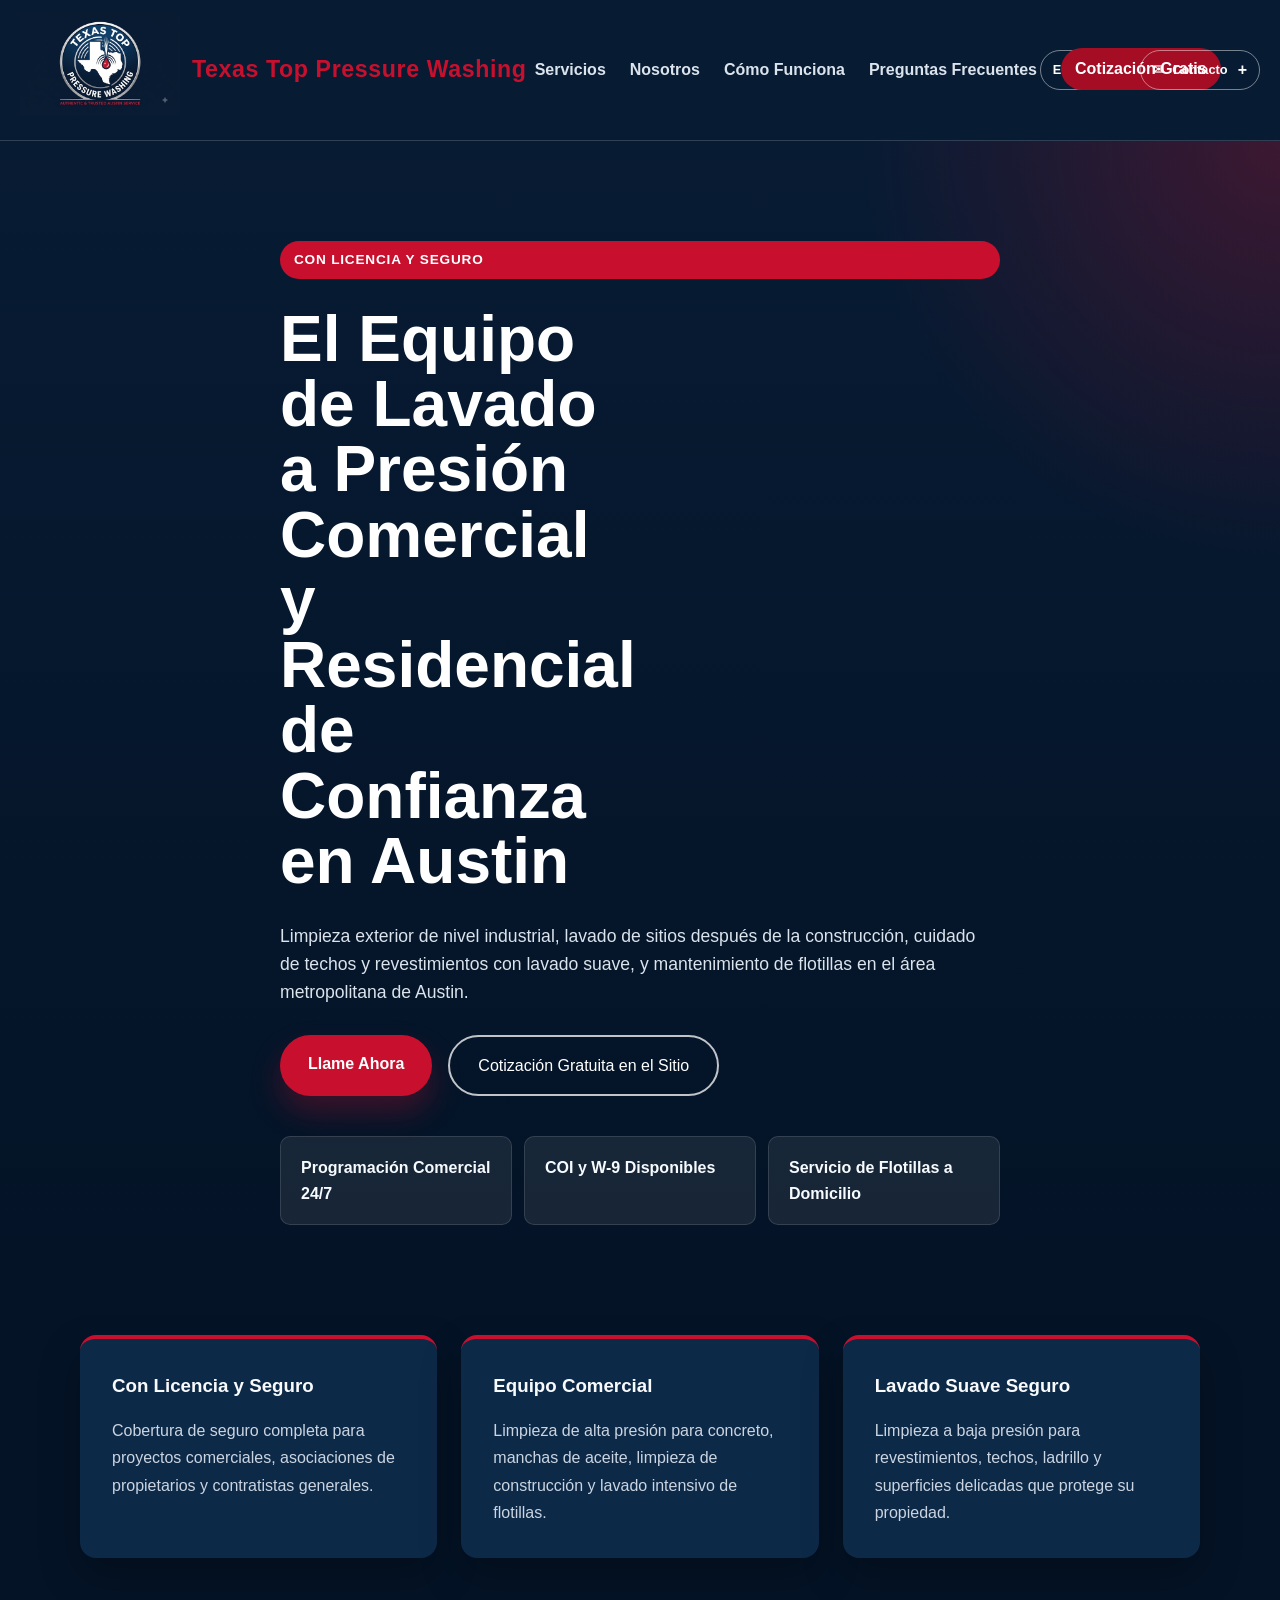
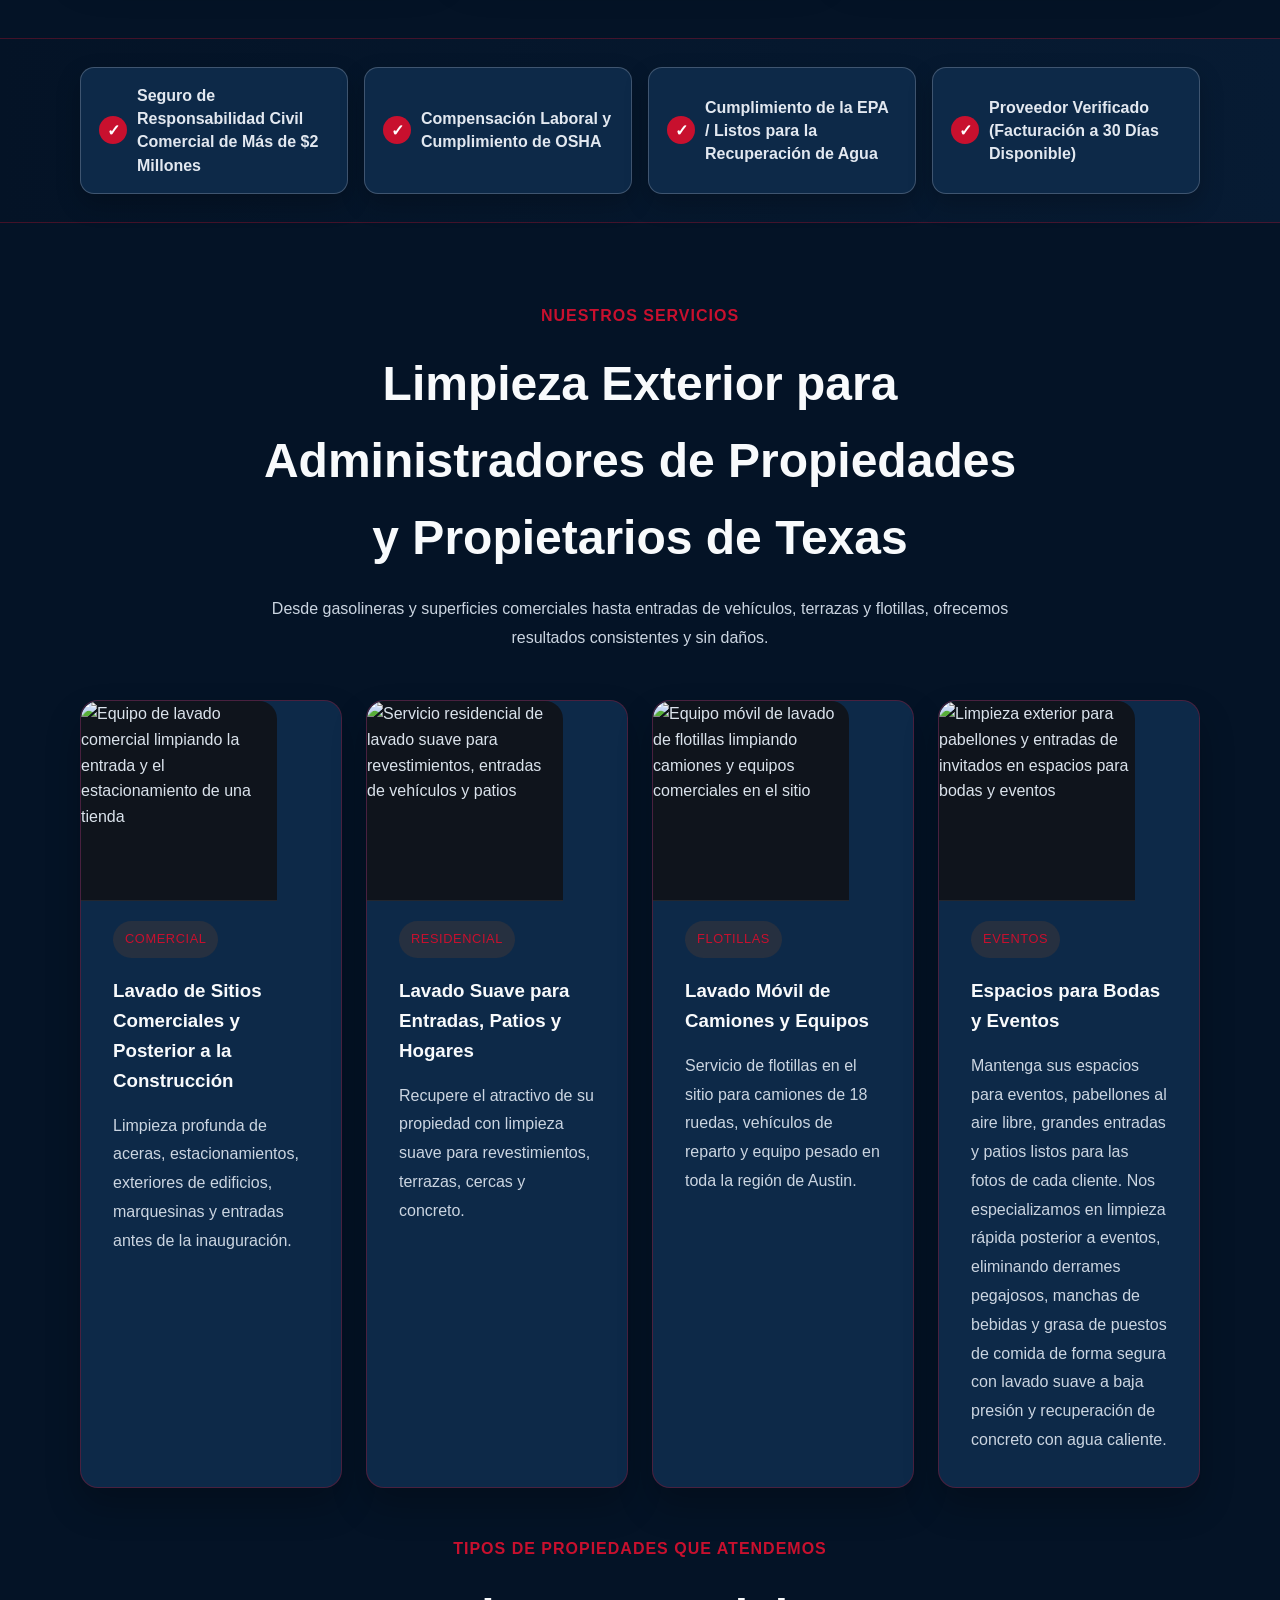
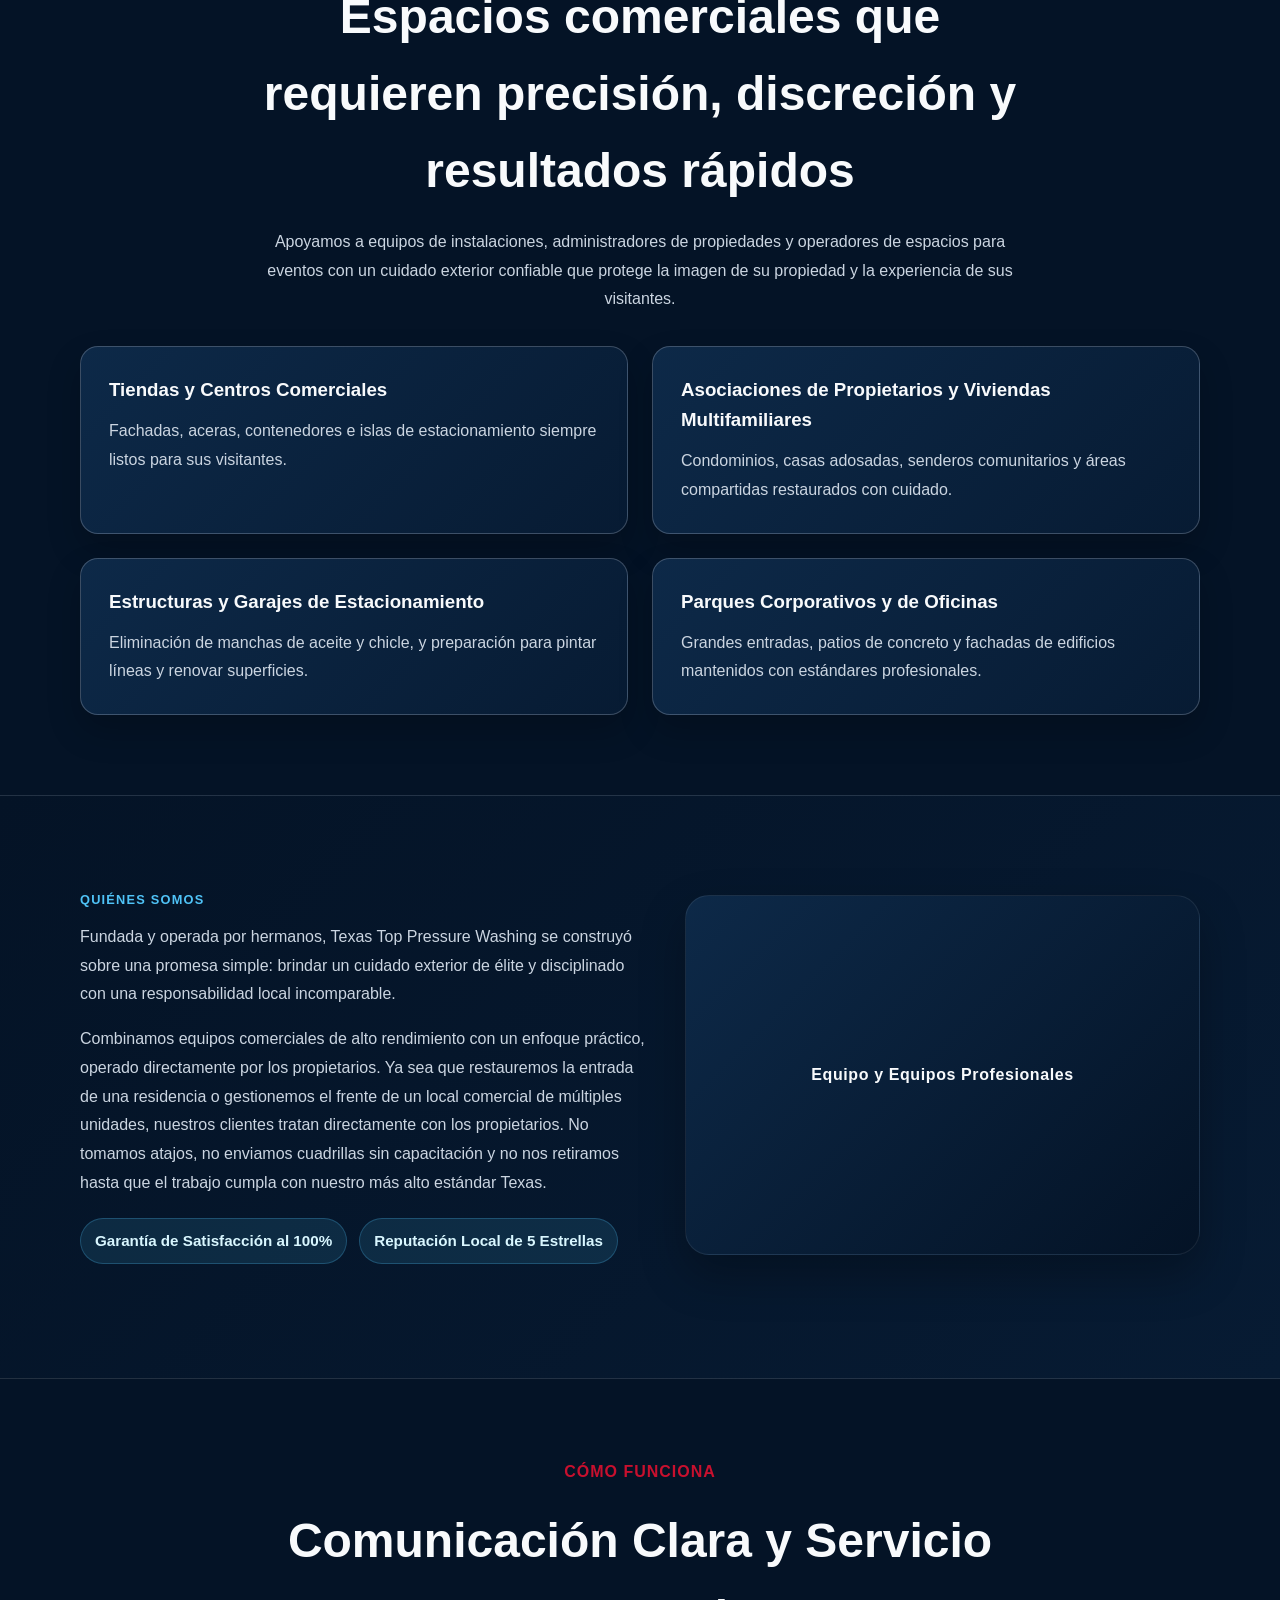
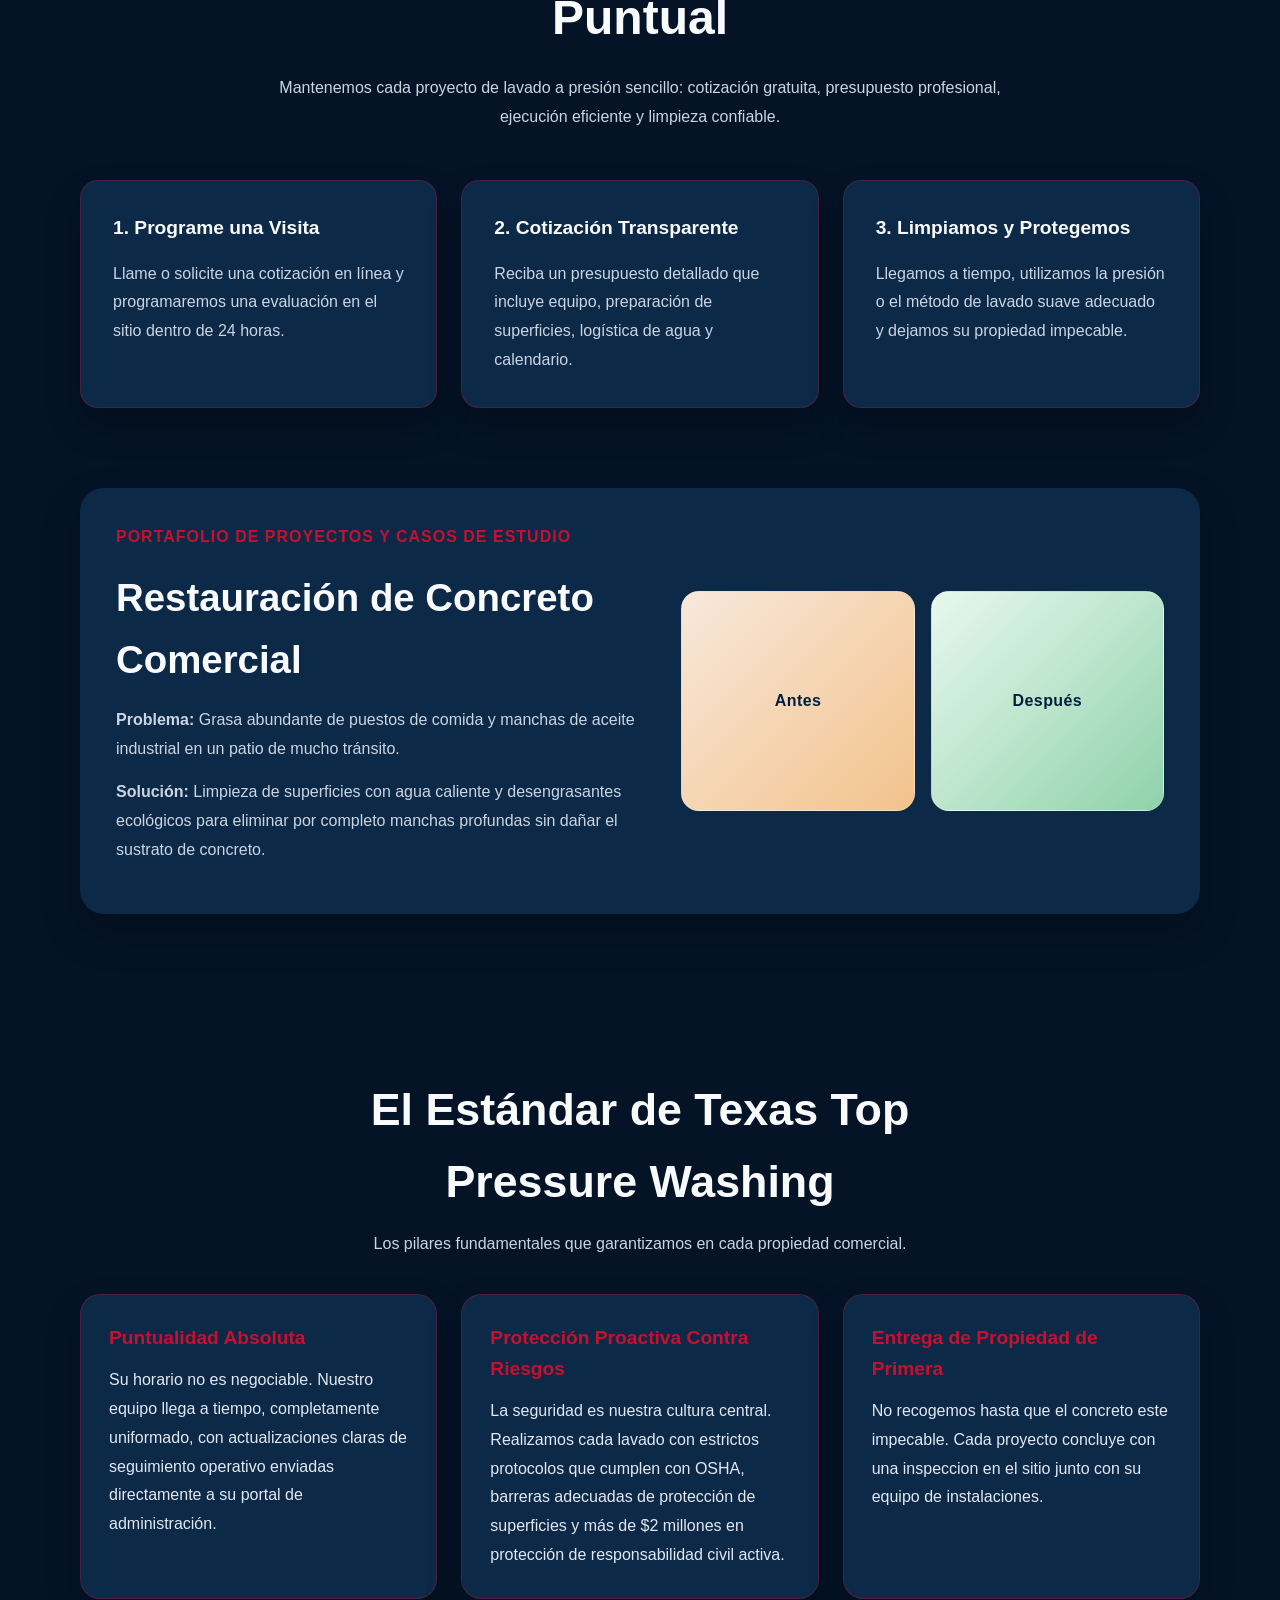
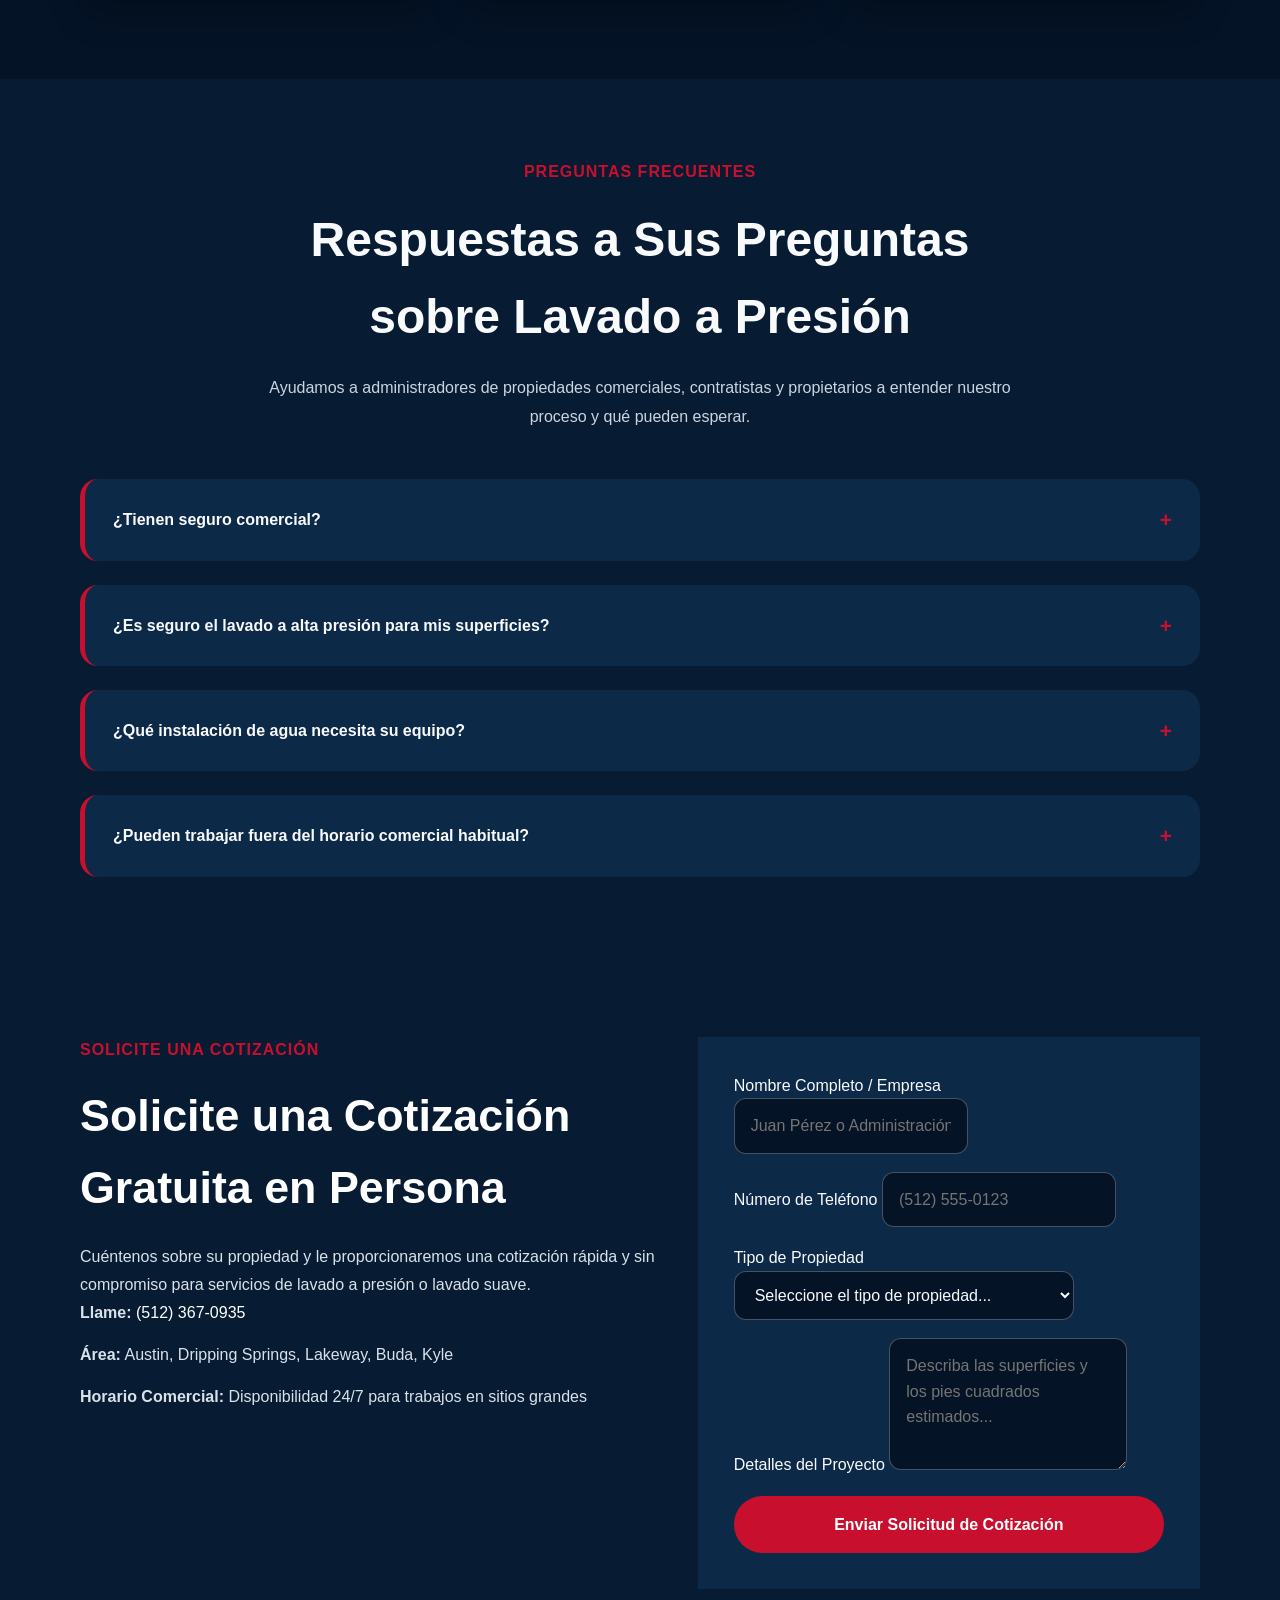
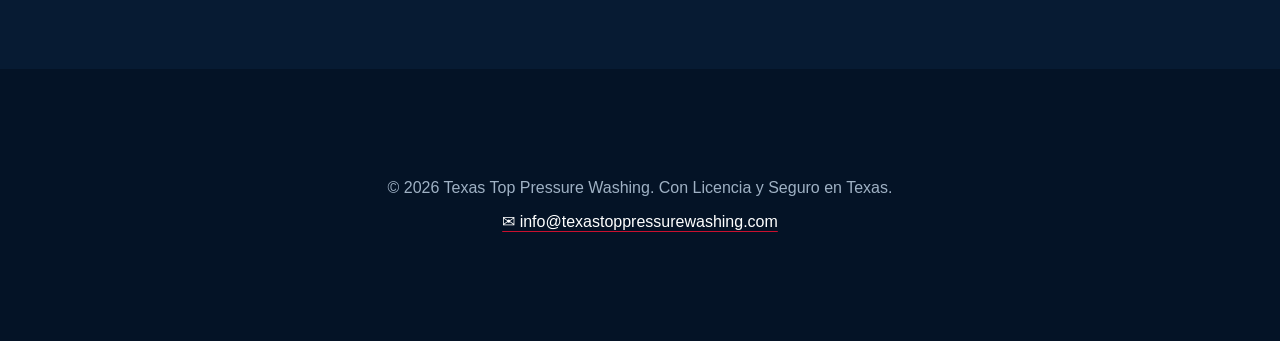
==== commit 92521e7a: "updated to real email" ====
--- a/preview.html
+++ b/preview.html
@@ -37,9 +37,9 @@
                             <span aria-hidden="true">📞</span>
                             <span><strong>Llamar</strong>(512) 367-0935</span>
                         </a>
-                        <a href="mailto:txtoppw@gmail.com" class="contact-menu-item">
+                        <a href="mailto:info@texastoppressurewashing.com" class="contact-menu-item">
                             <span aria-hidden="true">✉</span>
-                            <span><strong>Correo electrónico</strong>txtoppw@gmail.com</span>
+                            <span><strong>Correo electrónico</strong>info@texastoppressurewashing.com</span>
                         </a>
                     </div>
                 </details>
@@ -419,7 +419,7 @@
     <footer class="site-footer">
         <div class="container">
             <p>&copy; 2026 Texas Top Pressure Washing. Con Licencia y Seguro en Texas.</p>
-            <a href="mailto:txtoppressurewashing@gmail.com" class="footer-email">✉ txtoppressurewashing@gmail.com</a>
+            <a href="mailto:info@texastoppressurewashing.com" class="footer-email">✉ info@texastoppressurewashing.com</a>
         </div>
     </footer>
 
